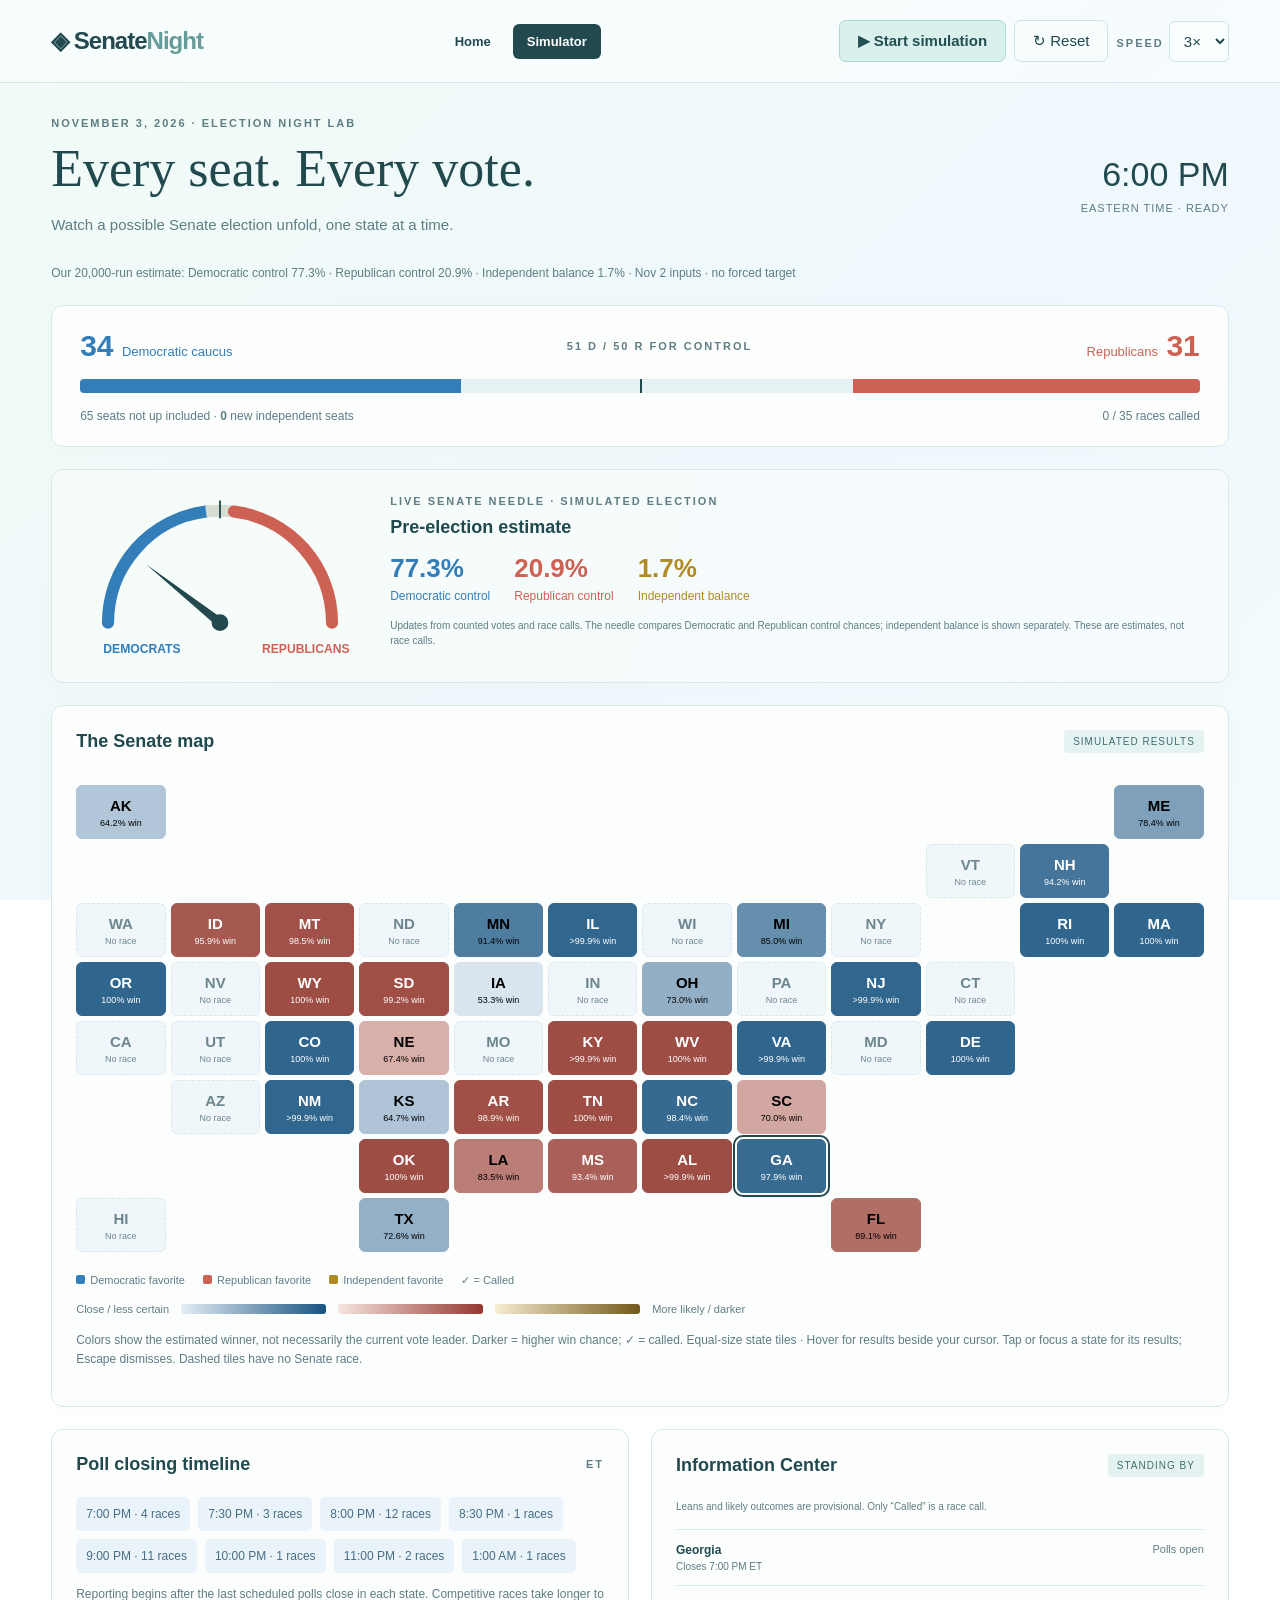
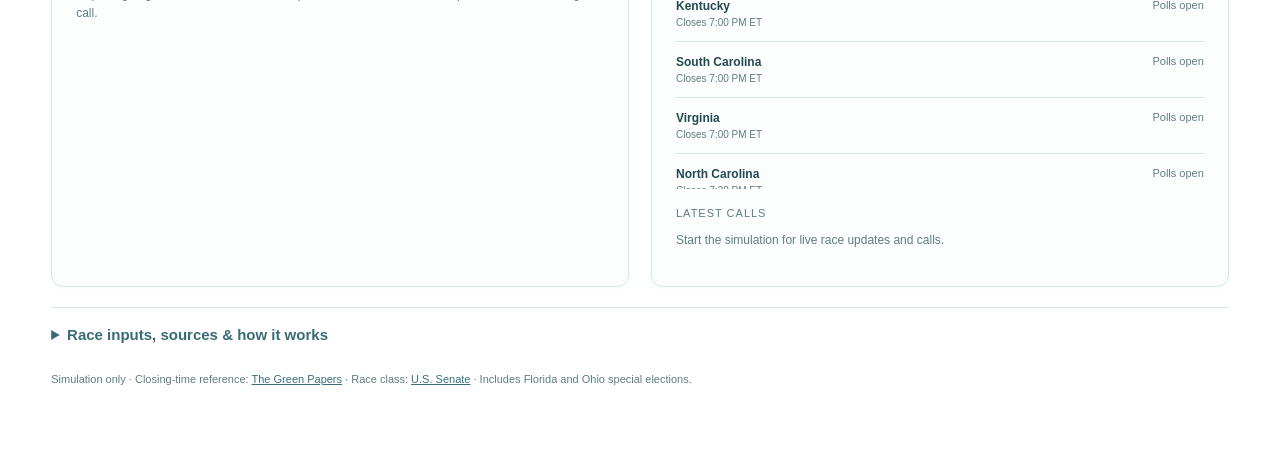
==== midterm-uj-source/simulator/index.html @ 4375d9cc "Merge Senate Night simulator with midterm uj navigation" ====
<!doctype html><html lang="en"><head><meta charset="utf-8"><meta name="viewport" content="width=device-width,initial-scale=1"><title>Senate Night • Election Simulator</title><style>
:root{--ink:#21494e;--paper:#f1faf8;--muted:#5f7d83;--line:#d5e9e8;--blue:#337db9;--red:#cd6154;--gold:#b08a24}*{box-sizing:border-box}body{margin:0;background:var(--paper);color:var(--ink);font:15px Arial,sans-serif}header{padding:20px 4%;border-bottom:1px solid var(--line);display:flex;justify-content:space-between;align-items:center;gap:16px}.brand{font-weight:800;letter-spacing:-1px;font-size:24px}.brand span{color:#91a59a}button,select,input{font:inherit}button{cursor:pointer;border:1px solid var(--line);border-radius:7px;padding:11px 18px;background:transparent;color:var(--ink)}button:hover{filter:brightness(.94)}button.primary{background:var(--ink);color:white;border-color:var(--ink);font-weight:700}select{padding:10px;border:1px solid var(--line);border-radius:6px;background:var(--paper);color:var(--ink)}.controls{display:flex;gap:8px;align-items:center}main{max-width:1450px;margin:auto;padding:34px 4%}.eyebrow{text-transform:uppercase;letter-spacing:2px;font-size:11px;font-weight:700;color:var(--muted)}h1{font:52px Georgia,serif;margin:10px 0}p{line-height:1.6;color:var(--muted)}.intro{display:flex;justify-content:space-between;align-items:center}.clock{text-align:right;font-size:34px;font-variant-numeric:tabular-nums}.clock small{display:block;font-size:11px;letter-spacing:1px;margin-top:8px;color:var(--muted)}.score{background:white;border:1px solid var(--line);padding:23px 28px;border-radius:12px;margin:22px 0}.scoretop{display:flex;justify-content:space-between;align-items:center}.party{font-size:30px;font-weight:700}.party small{font-size:13px;font-weight:400}.d{color:var(--blue)}.r{color:var(--red)}.track{height:14px;background:#e7e9e2;border-radius:4px;position:relative;margin:16px 0;display:flex;overflow:hidden}.track:after{content:'';position:absolute;left:50%;height:100%;border-left:2px solid var(--ink)}.track div{transition:width .4s}.meta{display:flex;justify-content:space-between;font-size:12px;color:var(--muted)}.layout{display:grid;grid-template-columns:minmax(0,1fr) 320px;gap:22px}.panel{background:white;border:1px solid var(--line);border-radius:12px;padding:24px}.panelhead{display:flex;justify-content:space-between;align-items:center;margin-bottom:22px}h2{font-size:18px;margin:0}.badge{font-size:10px;background:#edf1ea;padding:6px 9px;border-radius:4px;letter-spacing:1px}.map{display:grid;grid-template-columns:repeat(12,1fr);grid-template-rows:repeat(8,54px);gap:5px;padding:10px 0 22px}.state{padding:0;border-radius:6px;background:#e8ece5;border:1px solid #dce2d8;font-weight:700;position:relative;min-width:0}.state small{display:block;font-size:9px;font-weight:400;margin-top:4px}.state.off{background:#f6f6f1;color:#a7b0a6;border-style:dashed}.state:hover,.state:focus,.state.selected{outline:2px solid var(--ink);outline-offset:2px;z-index:2}.state.leadingD{background:#d7e8f4;color:#256a9e}.state.leadingR{background:#f5ddd6;color:#a44e43}.state.calledD{background:var(--blue);color:white;border-color:var(--blue)}.state.calledR{background:var(--red);color:white;border-color:var(--red)}.legend{display:flex;gap:18px;flex-wrap:wrap;font-size:11px;color:var(--muted)}.dot{display:inline-block;width:9px;height:9px;border-radius:2px;margin-right:5px;background:#e8ece5}.details h3{font:28px Georgia;margin:12px 0}.detailStatus{font-size:12px;color:var(--muted);margin-bottom:20px}.candidate{margin:18px 0}.candtop{display:flex;justify-content:space-between;font-size:13px;gap:8px}.votes{font-size:22px;font-weight:700;margin-top:7px}.mini{height:5px;background:#eff0ea;margin-top:9px;border-radius:4px;overflow:hidden}.mini div{height:100%;transition:width .3s}.total{border-top:1px solid var(--line);padding-top:18px;font-size:13px;line-height:1.9}.feed{margin-top:20px}.event{border-top:1px solid var(--line);padding:13px 0;font-size:12px;line-height:1.6}.event time{color:var(--muted);font-size:10px}.bottom{margin-top:22px;display:grid;grid-template-columns:1fr 1fr;gap:22px}.schedule{display:flex;gap:8px;flex-wrap:wrap;margin-top:16px}.slot{font-size:12px;background:#edf1ea;border-radius:5px;padding:10px}.slot.done{background:#dce9df}.note{font-size:12px}details{margin-top:20px;border-top:1px solid var(--line);padding-top:18px}summary{cursor:pointer;font-weight:700}table{width:100%;border-collapse:collapse;font-size:12px;margin-top:15px}td,th{padding:7px;text-align:left;border-bottom:1px solid var(--line)}td input{width:100%;min-width:70px;padding:7px;border:1px solid var(--line);border-radius:4px}footer{padding:30px 0;font-size:11px;color:var(--muted)}a{color:var(--ink)}@media(max-width:1000px){.layout{grid-template-columns:1fr}.details{min-height:230px}.map{grid-template-rows:repeat(8,48px)}}@media(max-width:650px){header{align-items:flex-start;flex-direction:column}.intro{align-items:flex-start}h1{font-size:35px}.clock{font-size:23px}.controls{flex-wrap:wrap}.panel{padding:15px}.map{gap:3px;grid-template-rows:repeat(8,35px)}.state{font-size:10px}.state small{font-size:7px}.bottom{grid-template-columns:1fr}.party{font-size:24px}.score{padding:18px}.party small{display:block}.meta{font-size:10px}}
.layout{grid-template-columns:1fr}.details{display:none;position:fixed;z-index:1000;width:300px;max-width:calc(100vw - 20px);max-height:calc(100vh - 20px);overflow:auto;pointer-events:none;box-shadow:0 12px 40px #183d3b30;padding:18px;min-height:0}.details.visible{display:block}.details h3{font-size:24px}.details .candidate{margin:12px 0}.details .votes{font-size:20px}.details .total{padding-top:10px}.details .detailStatus{margin-bottom:12px}.modelnote{font-size:12px;color:var(--muted);margin:12px 0 0}.state.leadingI{background:#f4e6b9;color:#876717}.state.calledI{background:var(--gold);color:white;border-color:var(--gold)}.i{color:var(--gold)}.forecastbox{background:#e9eee6;border-radius:8px;padding:14px;margin:15px 0}.forecastbox p{margin:5px 0;font-size:12px}.details .source{font-size:10px;line-height:1.5;color:var(--muted);margin-top:10px}.settingswrap{overflow:auto}.candidateinput{display:flex;gap:5px;align-items:center;margin:5px 0}.candidateinput input{min-width:120px}.candidateinput input[type=number]{min-width:55px;width:75px}.needlepanel{margin:22px 0;padding:22px 28px;display:grid;grid-template-columns:280px 1fr;align-items:center;gap:30px}.needlepanel svg{width:100%;max-height:180px}.needlestats{display:flex;gap:24px;flex-wrap:wrap;margin:15px 0}.needlestats b{display:block;font-size:26px;margin-bottom:5px}.needlestats span{font-size:12px}.needlepointer{transition:transform .45s ease-out}.raceupdates{max-height:260px;overflow:auto;margin-top:15px}.raceupdate{display:flex;justify-content:space-between;gap:15px;border-top:1px solid var(--line);padding:11px 0;font-size:12px;line-height:1.5}.raceupdate small{display:block;color:var(--muted)}.statuspill{font-size:11px;text-align:right;max-width:170px}.calltitle{font-size:11px;text-transform:uppercase;letter-spacing:1px;color:var(--muted);margin:18px 0 5px}.statusnote{font-size:10px;color:var(--muted);line-height:1.5}@media(max-width:650px){.needlepanel{grid-template-columns:1fr;padding:20px;gap:0}.needlepanel svg{max-height:155px}.needlestats{gap:20px}.needlestats b{font-size:22px}}.shadelegend{display:flex;align-items:center;gap:12px;flex-wrap:wrap;font-size:11px;color:var(--muted);margin:16px 0}.shaderamp{height:10px;width:145px;border-radius:3px;background:linear-gradient(to right,#e4edf5,#185380)}.shaderamp.red{background:linear-gradient(to right,#f7e4df,#92382f)}.shaderamp.gold{background:linear-gradient(to right,#f6ecd0,#735819)}.state{transition:background .35s,color .35s}.state small{opacity:1}/* Light mint and sky surfaces; election party palettes are preserved. */
body{background:linear-gradient(135deg,#f1fbf6 0%,#eff8fc 55%,#f4fbff 100%);background-attachment:fixed}header{background:#f8fdfde8;border-bottom-color:#d5e9e8}.brand span{color:#659b99}button:not(.state){background:#f7fcfd;border-color:#cde4e6}button.primary{background:#d9f0ec;border-color:#acd8d2;color:#214f52}button.primary:hover{background:#cce9e4}select,input{background:#fbfefe;border-color:#cde4e6;color:var(--ink)}.panel,.score{background:#fcfefe;border-color:#d5e9e8;box-shadow:0 3px 16px #83bab009}.badge{background:#e4f3f1;color:#426f73}.track{background:#e5f1f3}.mini{background:#e9f3f5}.slot{background:#eaf3fa;color:#486e83}.slot.done{background:#dff2e9;color:#346b58}.forecastbox{background:#e8f5f2}.state.off{background:#f0f7fa;color:#6d858d;border-color:#d5e7eb}.details{background:#fcfefe;box-shadow:0 12px 40px #3c79852b}.needlepanel{background:linear-gradient(110deg,#f5fcf8,#f6fbff)}summary{color:#386b73}a{color:#386f7a}button:focus-visible,select:focus-visible,input:focus-visible,summary:focus-visible{outline:2px solid #438d99;outline-offset:3px}
</style><link rel="stylesheet" href="../navigation.css?v=1"></head><body><header><div class="brand">◈ Senate<span>Night</span></div><nav aria-label="Main navigation"><a href="../">Home</a><a href="./" aria-current="page">Simulator</a></nav><div class="controls"><button id="start" class="primary">▶ Start simulation</button><button id="reset">↻ Reset</button><label><span class="eyebrow">Speed </span><select id="speed"><option value="3">1×</option><option value="9" selected>3×</option><option value="27">9×</option></select></label></div></header><main><div class="intro"><div><div class="eyebrow">November 3, 2026 · Election night lab</div><h1>Every seat. Every vote.</h1><p>Watch a possible Senate election unfold, one state at a time.</p></div><div class="clock"><span id="clock">6:00 PM</span><small>EASTERN TIME · <span id="runstatus">READY</span></small></div></div><p class="modelnote" id="modelnote"></p><section class="score"><div class="scoretop"><div class="party d"><span id="dem">34</span> <small>Democratic caucus</small></div><span class="eyebrow" id="majority">51 for a majority</span><div class="party r"><small>Republicans</small> <span id="rep">31</span></div></div><div class="track"><div id="dbar" style="background:var(--blue);width:34%"></div><div id="ibar" style="background:var(--gold);width:0%"></div><div id="ubar" style="width:35%"></div><div id="rbar" style="background:var(--red);width:31%"></div></div><div class="meta"><span>65 seats not up included · <b id="ind">0</b> new independent seats</span><span id="called">0 / 35 races called</span></div></section><section class="panel needlepanel" aria-label="Live Senate control needle"><svg viewBox="0 0 300 180" role="img" aria-labelledby="needletitle"><title id="needletitle">Senate control needle</title><path d="M 30 140 A 120 120 0 0 1 135 21" fill="none" stroke="var(--blue)" stroke-width="13" stroke-linecap="round"/><path d="M 135 21 A 120 120 0 0 1 165 21" fill="none" stroke="#d8ddd2" stroke-width="13"/><path d="M 165 21 A 120 120 0 0 1 270 140" fill="none" stroke="var(--red)" stroke-width="13" stroke-linecap="round"/><line x1="150" y1="9" x2="150" y2="28" stroke="var(--ink)" stroke-width="2"/><g id="needlepointer" class="needlepointer" transform="rotate(0 150 140)"><path d="M 145 140 L 150 39 L 155 140 Z" fill="var(--ink)"/></g><circle cx="150" cy="140" r="9" fill="var(--ink)"/><text x="25" y="172" fill="var(--blue)" font-size="13" font-weight="bold">DEMOCRATS</text><text x="195" y="172" fill="var(--red)" font-size="13" font-weight="bold">REPUBLICANS</text></svg><div><div class="eyebrow">Live Senate needle · simulated election</div><h2 id="needleheadline" style="margin-top:10px">Pre-election estimate</h2><div class="needlestats" aria-live="polite"><span class="d"><b id="needleD">—</b>Democratic control</span><span class="r"><b id="needleR">—</b>Republican control</span><span class="i"><b id="needleI">—</b>Independent balance</span></div><p class="statusnote">Updates from counted votes and race calls. The needle compares Democratic and Republican control chances; independent balance is shown separately. These are estimates, not race calls.</p></div></section><div class="layout"><section class="panel"><div class="panelhead"><h2>The Senate map</h2><span class="badge">SIMULATED RESULTS</span></div><div class="map" id="map" aria-label="United States tile map"></div><div class="legend"><span><i class="dot" style="background:var(--blue)"></i>Democratic favorite</span><span><i class="dot" style="background:var(--red)"></i>Republican favorite</span><span><i class="dot" style="background:var(--gold)"></i>Independent favorite</span><span>✓ = Called</span></div><div class="shadelegend"><span>Close / less certain</span><i class="shaderamp"></i><i class="shaderamp red"></i><i class="shaderamp gold"></i><span>More likely / darker</span></div><p class="note">Colors show the estimated winner, not necessarily the current vote leader. Darker = higher win chance; ✓ = called. Equal-size state tiles · Hover for results beside your cursor. Tap or focus a state for its results; Escape dismisses. Dashed tiles have no Senate race.</p></section><aside class="panel details" id="details" role="tooltip" aria-live="polite"></aside></div><div class="bottom"><section class="panel"><div class="panelhead"><h2>Poll closing timeline</h2><span class="eyebrow">ET</span></div><div id="schedule" class="schedule"></div><p class="note">Reporting begins after the last scheduled polls close in each state. Competitive races take longer to call.</p></section><section class="panel"><div class="panelhead"><h2>Information Center</h2><span class="badge" id="deskstatus">STANDING BY</span></div><div class="statusnote">Leans and likely outcomes are provisional. Only “Called” is a race call.</div><div class="raceupdates" id="raceupdates"></div><div class="calltitle">Latest calls</div><div id="feed"><p class="note">Start the simulation for live race updates and calls.</p></div></section></div><details><summary>Race inputs, sources & how it works</summary><div class="forecastbox"><b>Forecasts checked November 2, 2026</b><p><a href="https://votes.decisiondeskhq.com/balance-of-power/2026/senate" target="_blank" rel="noopener">DDHQ: 62% Democratic control</a> · <a href="https://midtermforecast.com/senate/" target="_blank" rel="noopener">Midterm Forecast: 76%</a>. Different inputs, uncertainty and independent-caucus assumptions produce different odds. These are forecasts, not poll vote shares.</p></div><p class="note">Our simulation has no forced chamber winner or target probability. Most race centers use Midterm Forecast’s November 2 model margins; Nebraska, South Carolina and South Dakota instead use 270toWin polling averages, normalized to the two modeled candidates. Montana uses its three-candidate polling average, normalized to 100%. Polls disagree and sparse polling adds uncertainty. Minor candidates and undecideds are omitted; normalization redistributes them proportionally. This is a simplified simulation, not a reproduction of any forecaster’s model or the full ballot.</p><p class="note">The live needle reruns 2,000 possible outcomes using counted votes, baseline shares and confirmed calls, never the hidden sampled final totals. Its estimates blend early returns with the prior and become more certain as ballots are counted. Shared shifts are estimated from reporting states. Leans begin at 65% model confidence, likely at 85%; below 10% counted is too early to call. Estimates are approximate and may move sharply as batches arrive. Each run adds shared national error (3-point standard deviation) and state error (4 points, or 6 for sparse-poll independent races). Montana separately varies each of its three shares (6-point standard deviation), then normalizes; its sparse, conflicting polls warrant wider uncertainty. All errors are centered at zero. Candidate vote totals are fixed at the start and reported in batches after polls close. Calls occur when the leader cannot be overtaken by any remaining ballots. Turnout and counting speed are illustrative; ranked-choice voting, runoff elections, recounts and multi-day counting are omitted.</p><label class="note">Independent caucus assumption: <select id="alignment"><option value="separate">Unassigned — display separately</option><option value="D">All new independents join Democrats</option><option value="R">All new independents join Republicans</option></select></label><p class="note">The 34 Democratic-caucus held seats already include King and Sanders. New independent winners remain gold and are listed separately; this optional assumption changes control calculations only. Democrats need 51; Republicans need 50 with the vice president. Otherwise, independents hold the balance. Editable percentages below are modeled vote-share centers, not raw polling percentages. Editing them updates our estimate without changing other states.</p><div class="settingswrap"><table><thead><tr><th>State / source</th><th>Candidates · party · modeled share %</th></tr></thead><tbody id="settings"></tbody></table></div></details><footer>Simulation only · Closing-time reference: <a href="https://www.thegreenpapers.com/G26/closing.phtml?format=gc" target="_blank" rel="noopener">The Green Papers</a> · Race class: <a href="https://www.senate.gov/senators/Class_II.htm" target="_blank" rel="noopener">U.S. Senate</a> · Includes Florida and Ohio special elections.</footer></main><script>
const tiles=`AK,0,0;ME,11,0;VT,9,1;NH,10,1;WA,0,2;ID,1,2;MT,2,2;ND,3,2;MN,4,2;IL,5,2;WI,6,2;MI,7,2;NY,8,2;RI,10,2;MA,11,2;OR,0,3;NV,1,3;WY,2,3;SD,3,3;IA,4,3;IN,5,3;OH,6,3;PA,7,3;NJ,8,3;CT,9,3;CA,0,4;UT,1,4;CO,2,4;NE,3,4;MO,4,4;KY,5,4;WV,6,4;VA,7,4;MD,8,4;DE,9,4;AZ,1,5;NM,2,5;KS,3,5;AR,4,5;TN,5,5;NC,6,5;SC,7,5;OK,3,6;LA,4,6;MS,5,6;AL,6,6;GA,7,6;HI,0,7;TX,3,7;FL,8,7`.split(';').map(s=>s.split(','));
const races=[{"id": "AL", "name": "Alabama", "close": 1200.0, "total": 2000000, "candidates": [{"name": "Everett Wess", "party": "D", "base": 40.8}, {"name": "Barry Moore", "party": "R", "base": 59.2}], "source": "Midterm Forecast • Nov 2 model margin", "url": "https://midtermforecast.com/senate/"}, {"id": "AK", "name": "Alaska", "close": 1500.0, "total": 360000, "candidates": [{"name": "Mary Peltola", "party": "D", "base": 50.9}, {"name": "Dan S. Sullivan", "party": "R", "base": 49.1}], "source": "Midterm Forecast • Nov 2 model margin", "url": "https://midtermforecast.com/senate/"}, {"id": "AR", "name": "Arkansas", "close": 1230.0, "total": 1100000, "candidates": [{"name": "Hallie Shoffner", "party": "D", "base": 44.3}, {"name": "Tom Cotton", "party": "R", "base": 55.7}], "source": "Midterm Forecast • Nov 2 model margin", "url": "https://midtermforecast.com/senate/"}, {"id": "CO", "name": "Colorado", "close": 1260.0, "total": 3100000, "candidates": [{"name": "John Hickenlooper", "party": "D", "base": 60.3}, {"name": "Mark Baisley", "party": "R", "base": 39.7}], "source": "Midterm Forecast • Nov 2 model margin", "url": "https://midtermforecast.com/senate/"}, {"id": "DE", "name": "Delaware", "close": 1200.0, "total": 500000, "candidates": [{"name": "Chris Coons", "party": "D", "base": 63.7}, {"name": "Michael Katz", "party": "R", "base": 36.3}], "source": "Midterm Forecast • Nov 2 model margin", "url": "https://midtermforecast.com/senate/"}, {"id": "FL", "name": "Florida", "close": 1200.0, "total": 10000000, "candidates": [{"name": "Angie Nixon", "party": "D", "base": 46.9}, {"name": "Ashley Moody", "party": "R", "base": 53.1}], "source": "Midterm Forecast • Nov 2 model margin", "url": "https://midtermforecast.com/senate/"}, {"id": "GA", "name": "Georgia", "close": 1140.0, "total": 4900000, "candidates": [{"name": "Jon Ossoff", "party": "D", "base": 55.15}, {"name": "Mike Collins", "party": "R", "base": 44.85}], "source": "Midterm Forecast • Nov 2 model margin", "url": "https://midtermforecast.com/senate/"}, {"id": "ID", "name": "Idaho", "close": 1380.0, "total": 850000, "candidates": [{"name": "Todd Achilles", "party": "I", "base": 44.15}, {"name": "Jim Risch", "party": "R", "base": 55.85}], "source": "Midterm Forecast • Nov 2 model margin", "url": "https://midtermforecast.com/senate/"}, {"id": "IL", "name": "Illinois", "close": 1200.0, "total": 5500000, "candidates": [{"name": "Juliana Stratton", "party": "D", "base": 58.25}, {"name": "Don Tracy", "party": "R", "base": 41.75}], "source": "Midterm Forecast • Nov 2 model margin", "url": "https://midtermforecast.com/senate/"}, {"id": "IA", "name": "Iowa", "close": 1260.0, "total": 1600000, "candidates": [{"name": "Josh Turek", "party": "D", "base": 50.2}, {"name": "Ashley Hinson", "party": "R", "base": 49.8}], "source": "Midterm Forecast • Nov 2 model margin", "url": "https://midtermforecast.com/senate/"}, {"id": "KS", "name": "Kansas", "close": 1260.0, "total": 1300000, "candidates": [{"name": "Adam Hamilton", "party": "D", "base": 50.95}, {"name": "Roger Marshall", "party": "R", "base": 49.05}], "source": "Midterm Forecast • Nov 2 model margin", "url": "https://midtermforecast.com/senate/"}, {"id": "KY", "name": "Kentucky", "close": 1140.0, "total": 2000000, "candidates": [{"name": "Charles Booker", "party": "D", "base": 41.5}, {"name": "Andy Barr", "party": "R", "base": 58.5}], "source": "Midterm Forecast • Nov 2 model margin", "url": "https://midtermforecast.com/senate/"}, {"id": "LA", "name": "Louisiana", "close": 1260.0, "total": 1900000, "candidates": [{"name": "Jamie Davis", "party": "D", "base": 47.55}, {"name": "Julia Letlow", "party": "R", "base": 52.45}], "source": "Midterm Forecast • Nov 2 model margin", "url": "https://midtermforecast.com/senate/"}, {"id": "ME", "name": "Maine", "close": 1200.0, "total": 800000, "candidates": [{"name": "Troy Jackson", "party": "D", "base": 52.0}, {"name": "Susan Collins", "party": "R", "base": 48.0}], "source": "Midterm Forecast • Nov 2 model margin", "url": "https://midtermforecast.com/senate/"}, {"id": "MA", "name": "Massachusetts", "close": 1200.0, "total": 3300000, "candidates": [{"name": "Ed Markey", "party": "D", "base": 64.75}, {"name": "John Deaton", "party": "R", "base": 35.25}], "source": "Midterm Forecast • Nov 2 model margin", "url": "https://midtermforecast.com/senate/"}, {"id": "MI", "name": "Michigan", "close": 1260.0, "total": 5200000, "candidates": [{"name": "Abdul El-Sayed", "party": "D", "base": 52.6}, {"name": "Mike Rogers", "party": "R", "base": 47.4}], "source": "Midterm Forecast • Nov 2 model margin", "url": "https://midtermforecast.com/senate/"}, {"id": "MN", "name": "Minnesota", "close": 1260.0, "total": 3000000, "candidates": [{"name": "Peggy Flanagan", "party": "D", "base": 53.4}, {"name": "Michele Tafoya", "party": "R", "base": 46.6}], "source": "Midterm Forecast • Nov 2 model margin", "url": "https://midtermforecast.com/senate/"}, {"id": "MS", "name": "Mississippi", "close": 1200.0, "total": 1200000, "candidates": [{"name": "Scott Colom", "party": "D", "base": 46.2}, {"name": "Cindy Hyde-Smith", "party": "R", "base": 53.8}], "source": "Midterm Forecast • Nov 2 model margin", "url": "https://midtermforecast.com/senate/"}, {"id": "MT", "name": "Montana", "close": 1320.0, "total": 600000, "candidates": [{"name": "Alani Bankhead", "party": "D", "base": 21.50537634408602}, {"name": "Kurt Alme", "party": "R", "base": 48.924731182795696}, {"name": "Seth Bodnar", "party": "I", "base": 29.56989247311828}], "source": "270toWin • 2-poll average: Bankhead 20%, Bodnar 27.5%, Alme 45.5% (latest Oct 20)", "url": "https://www.270towin.com/2026-senate-polls/montana"}, {"id": "NE", "name": "Nebraska", "close": 1260.0, "total": 900000, "candidates": [{"name": "Dan Osborn", "party": "I", "base": 48.451327433628315}, {"name": "Pete Ricketts", "party": "R", "base": 51.548672566371685}], "source": "270toWin polling average • Osborn 43.8%, Ricketts 46.6% • latest Nov 1", "url": "https://www.270towin.com/2026-senate-polls/nebraska"}, {"id": "NH", "name": "New Hampshire", "close": 1200.0, "total": 750000, "candidates": [{"name": "Chris Pappas", "party": "D", "base": 53.95}, {"name": "John E. Sununu", "party": "R", "base": 46.05}], "source": "Midterm Forecast • Nov 2 model margin", "url": "https://midtermforecast.com/senate/"}, {"id": "NJ", "name": "New Jersey", "close": 1200.0, "total": 4200000, "candidates": [{"name": "Cory Booker", "party": "D", "base": 58.9}, {"name": "Justin Murphy", "party": "R", "base": 41.1}], "source": "Midterm Forecast • Nov 2 model margin", "url": "https://midtermforecast.com/senate/"}, {"id": "NM", "name": "New Mexico", "close": 1260.0, "total": 900000, "candidates": [{"name": "Ben Ray Luján", "party": "D", "base": 58.5}, {"name": "Larry E. Marker", "party": "R", "base": 41.5}], "source": "Midterm Forecast • Nov 2 model margin", "url": "https://midtermforecast.com/senate/"}, {"id": "NC", "name": "North Carolina", "close": 1170.0, "total": 5100000, "candidates": [{"name": "Roy Cooper", "party": "D", "base": 55.3}, {"name": "Michael Whatley", "party": "R", "base": 44.7}], "source": "Midterm Forecast • Nov 2 model margin", "url": "https://midtermforecast.com/senate/"}, {"id": "OH", "name": "Ohio", "close": 1170.0, "total": 5100000, "candidates": [{"name": "Sherrod Brown", "party": "D", "base": 51.55}, {"name": "Jon Husted", "party": "R", "base": 48.45}], "source": "Midterm Forecast • Nov 2 model margin", "url": "https://midtermforecast.com/senate/"}, {"id": "OK", "name": "Oklahoma", "close": 1200.0, "total": 1500000, "candidates": [{"name": "N’Kiyla J. Thomas", "party": "D", "base": 36.55}, {"name": "Kevin Hern", "party": "R", "base": 63.45}], "source": "Midterm Forecast • Nov 2 model margin", "url": "https://midtermforecast.com/senate/"}, {"id": "OR", "name": "Oregon", "close": 1380.0, "total": 2100000, "candidates": [{"name": "Jeff Merkley", "party": "D", "base": 63.4}, {"name": "David Brock Smith", "party": "R", "base": 36.6}], "source": "Midterm Forecast • Nov 2 model margin", "url": "https://midtermforecast.com/senate/"}, {"id": "RI", "name": "Rhode Island", "close": 1200.0, "total": 500000, "candidates": [{"name": "Jack Reed", "party": "D", "base": 65.65}, {"name": "Raymond McKay", "party": "R", "base": 34.35}], "source": "Midterm Forecast • Nov 2 model margin", "url": "https://midtermforecast.com/senate/"}, {"id": "SC", "name": "South Carolina", "close": 1140.0, "total": 2400000, "candidates": [{"name": "Annie Andrews", "party": "D", "base": 48.70689655172414}, {"name": "Darline Graham", "party": "R", "base": 51.29310344827586}], "source": "270toWin polling average • Andrews 45.2%, Graham 47.6% • latest Oct 29", "url": "https://www.270towin.com/2026-senate-polls/south-carolina"}, {"id": "SD", "name": "South Dakota", "close": 1260.0, "total": 420000, "candidates": [{"name": "Brian Bengs", "party": "I", "base": 42.02127659574468}, {"name": "Mike Rounds", "party": "R", "base": 57.97872340425532}], "source": "270toWin polling average • Bengs 39.5%, Rounds 54.5% • latest Oct 22", "url": "https://www.270towin.com/2026-senate-polls/south-dakota"}, {"id": "TN", "name": "Tennessee", "close": 1200.0, "total": 2800000, "candidates": [{"name": "Marquita Bradshaw", "party": "D", "base": 39.25}, {"name": "Bill Hagerty", "party": "R", "base": 60.75}], "source": "Midterm Forecast • Nov 2 model margin", "url": "https://midtermforecast.com/senate/"}, {"id": "TX", "name": "Texas", "close": 1260.0, "total": 10500000, "candidates": [{"name": "James Talarico", "party": "D", "base": 51.5}, {"name": "Ken Paxton", "party": "R", "base": 48.5}], "source": "Midterm Forecast • Nov 2 model margin", "url": "https://midtermforecast.com/senate/"}, {"id": "VA", "name": "Virginia", "close": 1140.0, "total": 4100000, "candidates": [{"name": "Mark Warner", "party": "D", "base": 59.55}, {"name": "Bert Mizusawa", "party": "R", "base": 40.45}], "source": "Midterm Forecast • Nov 2 model margin", "url": "https://midtermforecast.com/senate/"}, {"id": "WV", "name": "West Virginia", "close": 1170.0, "total": 700000, "candidates": [{"name": "Rachel Fetty Anderson", "party": "D", "base": 32.8}, {"name": "Shelley Moore Capito", "party": "R", "base": 67.2}], "source": "Midterm Forecast • Nov 2 model margin", "url": "https://midtermforecast.com/senate/"}, {"id": "WY", "name": "Wyoming", "close": 1260.0, "total": 260000, "candidates": [{"name": "James Byrd", "party": "D", "base": 32.45}, {"name": "Harriet Hageman", "party": "R", "base": 67.55}], "source": "Midterm Forecast • Nov 2 model margin", "url": "https://midtermforecast.com/senate/"}];
const $=id=>document.getElementById(id),fmt=n=>n.toLocaleString('en-US'),colors={D:'var(--blue)',R:'var(--red)',I:'var(--gold)'},parties={D:'Democrats',R:'Republicans',I:'Independent'};let needleOdds={D:0,R:0,I:0};let minute=1080,running=false,started=false,selected='GA',events=[],alignment='separate',tipPoint=null;
const time=m=>{m=Math.floor(m);return `${Math.floor(m/60)%12||12}:${String(m%60).padStart(2,'0')} ${m%1440<720?'AM':'PM'}`};const esc=s=>s.replace(/[&<>"']/g,c=>({'&':'&amp;','<':'&lt;','>':'&gt;','"':'&quot;',"'":'&#39;'}[c]));function gaussian(rng=Math.random){return Math.sqrt(-2*Math.log(Math.max(1e-12,rng())))*Math.cos(2*Math.PI*rng())}function seeded(seed){return ()=>{seed|=0;seed=seed+0x6D2B79F5|0;let t=Math.imul(seed^seed>>>15,1|seed);t=t+Math.imul(t^t>>>7,61|t)^t;return ((t^t>>>14)>>>0)/4294967296}}
function shares(r,national,rng=Math.random){let arr;if(r.candidates.length===2){let base=r.candidates[0].base/(r.candidates[0].base+r.candidates[1].base)*100;let sd=r.candidates[0].party==='I'?6:4;let a=Math.max(1,Math.min(99,base+(national+gaussian(rng)*sd)/2));arr=[a,100-a]}else{arr=r.candidates.map(c=>Math.max(.2,c.base+(c.party==='R'?-national/2:national/4)+gaussian(rng)*6));let sum=arr.reduce((a,b)=>a+b,0);arr=arr.map(v=>v/sum*100)}return arr}
function control(d,r,i){if(alignment==='D')d+=i;if(alignment==='R')r+=i;return d>=51?'D':r>=50?'R':'I'}
let priorOdds=null;function estimatePercentages(){return {...priorOdds}}
function estimate(){let rng=seeded(20261102),out={D:0,R:0,I:0},wins=Object.fromEntries(races.map(r=>[r.id,r.candidates.map(()=>0)]));for(let k=0;k<20000;k++){let national=gaussian(rng)*3,d=34,r=31,i=0;for(const race of races){const arr=shares(race,national,rng),j=arr.indexOf(Math.max(...arr)),p=race.candidates[j].party;wins[race.id][j]++;if(p==='D')d++;else if(p==='R')r++;else i++}out[control(d,r,i)]++}races.forEach(r=>r.odds=wins[r.id].map(v=>v/200));$('modelnote').textContent=`Our 20,000-run estimate: Democratic control ${(out.D/200).toFixed(1)}% · Republican control ${(out.R/200).toFixed(1)}% · Independent balance ${(out.I/200).toFixed(1)}% · Nov 2 inputs · no forced target`;needleOdds={D:out.D/200,R:out.R/200,I:out.I/200};priorOdds={...needleOdds};return out}
function reset(){hideTip();running=false;started=false;minute=1080;events=[];races.forEach(r=>{r.count=0;r.call=null;r.liveOdds=null;r.candidates.forEach(c=>{c.votes=0;c.final=0})});needleOdds=estimatePercentages();$('start').textContent='▶ Start simulation';$('settings').querySelectorAll('input').forEach(i=>i.disabled=false);render()}
function prepare(){let national=gaussian()*3;for(const r of races){let s=shares(r,national),floors=s.map(v=>Math.floor(r.total*v/100));let remainder=r.total-floors.reduce((a,b)=>a+b,0);let order=s.map((v,i)=>({i,f:r.total*v/100-floors[i]})).sort((a,b)=>b.f-a.f);for(let i=0;i<remainder;i++)floors[order[i%order.length].i]++;r.candidates.forEach((c,i)=>{c.final=floors[i];c.votes=0});r.duration=120+Math.random()*240;r.weights=r.candidates.map(()=>.7+Math.random()*.6)}started=true;$('settings').querySelectorAll('input').forEach(i=>i.disabled=true)}
function tick(){if(!running)return;minute+=+$('speed').value;for(const r of races){if(minute<=r.close)continue;let p=Math.min(1,(minute-r.close)/r.duration);for(let i=0;i<r.candidates.length;i++){let c=r.candidates[i];c.votes=Math.max(c.votes,Math.min(c.final,Math.floor(c.final*Math.pow(p,r.weights[i]))))}r.count=r.candidates.reduce((sum,c)=>sum+c.votes,0);let sorted=[...r.candidates].sort((a,b)=>b.votes-a.votes),remaining=r.total-r.count;if(r.call===null&&(sorted[0].votes-sorted[1].votes>remaining||remaining===0&&sorted[0].votes>sorted[1].votes)){r.call=r.candidates.indexOf(sorted[0]);events.unshift({name:r.name,candidate:sorted[0].name,party:sorted[0].party,time:minute})}}if(races.every(r=>r.count===r.total)){running=false;$('start').textContent='✓ Complete'}updateNeedle();render()}
function hideTip(){tipPoint=null;$('details').classList.remove('visible')}function positionTip(){if(!tipPoint)return;const tip=$('details'),{x,y}=tipPoint,w=tip.offsetWidth,h=tip.offsetHeight;let left=x+16,top=y+16;if(left+w>innerWidth-10)left=x-w-16;if(top+h>innerHeight-10)top=innerHeight-h-10;tip.style.left=Math.max(10,left)+'px';tip.style.top=Math.max(10,top)+'px'}function openTip(x,y){tipPoint={x,y};$('details').classList.add('visible');positionTip()}function show(id){selected=id;renderDetails();document.querySelectorAll('.state').forEach(b=>b.classList.toggle('selected',b.dataset.id===id))}
function renderDetails(){const r=races.find(r=>r.id===selected);if(!r){$('details').innerHTML=`<div class="eyebrow">State overview</div><h3>${selected}</h3><p>No Senate election in this state in 2026.</p>`;positionTip();return}const winner=r.call===null?null:r.candidates[r.call];let status=raceStatus(r).text;$('details').innerHTML=`<div class="eyebrow">State results · ${r.id}</div><h3>${r.name}</h3><div class="detailStatus">${esc(status)} · Polls close ${time(r.close)} ET</div>${r.candidates.map((c,i)=>`<div class="candidate"><div class="candtop"><span>${esc(c.name)} <b style="color:${colors[c.party]}">${c.party}</b></span><b>${r.count?(c.votes/r.count*100).toFixed(1):'0.0'}%</b></div><div class="votes" style="color:${colors[c.party]}">${fmt(c.votes)}</div><div class="mini"><div style="background:${colors[c.party]};width:${r.count?c.votes/r.count*100:0}%"></div></div><div class="source">${started?'Live estimate':'Model win chance'}: ${formatOdds((started?r.liveOdds:r.odds)?.[i]??r.odds?.[i])}</div></div>`).join('')}<div class="total"><b>${fmt(r.count)}</b> votes counted · <b>${(r.count/r.total*100).toFixed(1)}%</b><br>${fmt(r.total-r.count)} ballots remaining</div><div class="source">${esc(r.source)}<br>Poll averages are normalized for the modeled field. Results above are simulated.</div>`;positionTip()}
function stateShade(party,confidence,called=false){const palettes={D:[[228,237,245],[24,83,128]],R:[[247,228,223],[146,56,47]],I:[[246,236,208],[115,88,25]]};const [light,dark]=palettes[party];const strength=called?1:Math.max(0,Math.min(.88,(confidence-50)/50*.88));const rgb=light.map((v,i)=>Math.round(v+(dark[i]-v)*strength));const linear=rgb.map(v=>{v/=255;return v<=.04045?v/12.92:Math.pow((v+.055)/1.055,2.4)}),luminance=.2126*linear[0]+.7152*linear[1]+.0722*linear[2];return{background:`rgb(${rgb.join(',')})`,foreground:luminance<.179?'#ffffff':'#000000'}}
function render(){let d=34,rep=31,ind=0;for(const r of races)if(r.call!==null){let p=r.candidates[r.call].party;if(p==='D')d++;else if(p==='R')rep++;else ind++}let called=d+rep+ind-65;$('dem').textContent=d;$('rep').textContent=rep;$('ind').textContent=ind;$('dbar').style.width=d+'%';$('ibar').style.width=ind+'%';$('rbar').style.width=rep+'%';$('ubar').style.width=100-d-rep-ind+'%';$('called').textContent=`${called} / 35 races called`;$('clock').textContent=time(minute);$('runstatus').textContent=running?'SIMULATING':started?(races.every(r=>r.count===r.total)?'COMPLETE':'PAUSED'):'READY';let decision=control(d,rep,ind);$('majority').textContent=decision==='D'?'Democratic control'+(alignment==='D'&&ind?' with independents':''):decision==='R'?'Republican control'+(alignment==='R'&&ind?' with independents':''):called===35?'Independents hold balance':'51 D / 50 R for control';for(const b of document.querySelectorAll('.state')){const r=races.find(r=>r.id===b.dataset.id);b.className='state'+(!r?' off':'')+(selected===b.dataset.id?' selected':'');if(!r){b.style.background='';b.style.color='';b.style.borderColor='';b.querySelector('small').textContent='No race';continue}const odds=r.liveOdds||r.odds,j=r.call!==null?r.call:odds.indexOf(Math.max(...odds)),candidate=r.candidates[j],confidence=r.call!==null?100:odds[j];const shade=stateShade(candidate.party,confidence,r.call!==null);b.style.background=shade.background;b.style.color=shade.foreground;b.style.borderColor=shade.background;b.querySelector('small').textContent=r.call!==null?'✓ Called':r.count?Math.floor(r.count/r.total*100)+'% in':formatOdds(confidence)+' win';b.setAttribute('aria-label',`${r.name}: ${candidate.name} (${candidate.party}), ${r.call!==null?'called':formatOdds(confidence)+' estimated win chance'}`)}$('feed').innerHTML=events.length?events.slice(0,4).map(e=>`<div class="event"><time>${time(e.time)} ET</time><br><b>${e.name}</b> → <span style="color:${colors[e.party]}">${esc(e.candidate)} (${e.party})</span></div>`).join(''):'<p class="note">Start the simulation for live race updates and calls.</p>';$('deskstatus').textContent=running?'COUNTING':'STANDING BY';$('schedule').innerHTML=[...new Set(races.map(r=>r.close))].sort((a,b)=>a-b).map(t=>`<span class="slot ${minute>=t?'done':''}">${time(t)} · ${races.filter(r=>r.close===t).length} races</span>`).join('');renderInformation();renderNeedle();renderDetails()}

function formatOdds(value){return value===0?'0%':value===100?'100%':value<.1?'<0.1%':value>99.9?'>99.9%':value.toFixed(1)+'%'}
function raceStatus(r){if(r.call!==null){let c=r.candidates[r.call];return{text:`Called: ${c.name} (${c.party})`,party:c.party}}if(minute<r.close)return{text:'Polls open',party:null};if(!r.count)return{text:'Awaiting results',party:null};if(r.count/r.total<.1)return{text:'Too early to call',party:null};let odds=r.liveOdds||r.odds,highest=Math.max(...odds),j=odds.indexOf(highest),c=r.candidates[j];if(highest<65)return{text:'Too close to call',party:null};return{text:`${highest<85?'Leaning':'Likely'} ${c.party==='I'?'Independent':c.party==='D'?'Democratic':'Republican'} · ${c.name}`,party:c.party}}
// This estimate uses only public counted votes, prior shares and calls. Never sampled final votes.
function updateNeedle(){if(!races.some(r=>r.count)){needleOdds={...priorOdds};return}const rng=seeded(20261102+Math.floor(minute)),n=2000,out={D:0,R:0,I:0},wins=races.map(r=>r.candidates.map(()=>0));let residual=0,weight=0;for(const r of races){if(!r.count||r.candidates.length!==2)continue;const p=r.count/r.total,w=p*p;const observed=r.candidates[0].votes/r.count*100;const base=r.candidates[0].base/(r.candidates[0].base+r.candidates[1].base)*100;residual+=(observed-base)*2*w;weight+=w}const nationalMean=residual/(weight+2),nationalSD=3/Math.sqrt(1+weight/4);for(let k=0;k<n;k++){let d=34,rep=31,ind=0,national=nationalMean+gaussian(rng)*nationalSD;for(let ri=0;ri<races.length;ri++){const r=races[ri];let j=r.call;if(j===null){const p=r.count/r.total,w=p*p;let samples;if(!r.count){samples=shares(r,national,rng)}else if(r.candidates.length===2){let base=r.candidates[0].base/(r.candidates[0].base+r.candidates[1].base)*100;let observed=r.candidates[0].votes/r.count*100;let sd=(r.candidates[0].party==='I'?6:4)*Math.pow(1-p,.7)+8*(1-p)*Math.sqrt(p);let a=base*(1-w)+observed*w+(national*(1-w)+gaussian(rng)*sd)/2;samples=[a,100-a]}else{samples=r.candidates.map(c=>c.base*(1-w)+c.votes/r.count*100*w+(c.party==='R'?-national/2:national/4)*(1-w)+gaussian(rng)*(6*Math.pow(1-p,.7)+4*(1-p)))}// Allocate only outstanding ballots; counted votes cannot be undone.
const remaining=r.total-r.count;let weights=samples.map((v,i)=>Math.max(0,v/100*r.total-r.candidates[i].votes)),sum=weights.reduce((a,b)=>a+b,0);if(sum===0){weights=weights.map(()=>1);sum=weights.length}let projected=r.candidates.map((c,i)=>c.votes+remaining*weights[i]/sum);j=projected.indexOf(Math.max(...projected))}wins[ri][j]++;let party=r.candidates[j].party;if(party==='D')d++;else if(party==='R')rep++;else ind++}out[control(d,rep,ind)]++}races.forEach((r,i)=>r.liveOdds=wins[i].map(v=>v/n*100));needleOdds={D:out.D/n*100,R:out.R/n*100,I:out.I/n*100}}
function renderNeedle(){for(let p of ['D','R','I'])$('needle'+p).textContent=formatOdds(needleOdds[p]);let sum=needleOdds.D+needleOdds.R,angle=sum?-90+180*needleOdds.R/sum:0;$('needlepointer').setAttribute('transform',`rotate(${angle} 150 140)`);let text;if(!started)text='Pre-election estimate';else if(races.every(r=>r.call!==null))text=needleOdds.D===100?'Democratic control secured':needleOdds.R===100?'Republican control secured':'Independents hold the balance';else if(needleOdds.D===100)text='Democrats strongly favored for control';else if(needleOdds.R===100)text='Republicans strongly favored for control';else if(needleOdds.I===100)text='Independents likely to hold the balance';else if(Math.max(needleOdds.D,needleOdds.R)<60)text='Senate control: too close to call';else text=`${needleOdds.D>needleOdds.R?'Democrats':'Republicans'} favored for control`;$('needleheadline').textContent=text;$('needletitle').textContent=`Senate control estimate: Democrats ${needleOdds.D.toFixed(1)}%, Republicans ${needleOdds.R.toFixed(1)}%, independent balance ${needleOdds.I.toFixed(1)}%`}
function renderInformation(){const active=[...races].sort((a,b)=>{const rank=r=>r.call!==null?3:minute>=r.close?0:1;return rank(a)-rank(b)||a.close-b.close||a.name.localeCompare(b.name)});$('raceupdates').innerHTML=active.map(r=>{let status=raceStatus(r);return `<div class="raceupdate"><div><b>${r.name}</b><small>${r.count?(r.count/r.total*100).toFixed(1)+'% counted':'Closes '+time(r.close)+' ET'}</small></div><span class="statuspill" style="color:${status.party?colors[status.party]:'var(--muted)'}">${esc(status.text)}</span></div>`}).join('')}

for(const[id,x,y]of tiles){let b=document.createElement('button');b.className='state';b.dataset.id=id;b.style.gridColumn=+x+1;b.style.gridRow=+y+1;b.innerHTML=`${id}<small>—</small>`;let r=races.find(r=>r.id===id);b.setAttribute('aria-label',r?r.name:id+' — no Senate race');b.onmouseenter=e=>{show(id);openTip(e.clientX,e.clientY)};b.onmousemove=e=>openTip(e.clientX,e.clientY);b.onmouseleave=hideTip;b.onfocus=()=>{show(id);let box=b.getBoundingClientRect();openTip(box.right,box.top)};b.onblur=hideTip;b.onclick=e=>{show(id);openTip(e.clientX||b.getBoundingClientRect().right,e.clientY||b.getBoundingClientRect().top)};$('map').append(b)}
for(const r of races){let tr=document.createElement('tr');tr.innerHTML=`<td><b>${r.name}</b><p class="note"><a href="${r.url}" target="_blank" rel="noopener">${esc(r.source)}</a></p></td><td>${r.candidates.map(c=>`<label class="candidateinput"><b style="color:${colors[c.party]}">${c.party}</b><input aria-label="${r.name} ${c.party} candidate name" value="${esc(c.name)}"><input aria-label="${r.name} ${c.party} modeled share" type="number" min="0.1" max="99.9" step="0.1" value="${c.base.toFixed(1)}"></label>`).join('')}</td>`;tr.querySelectorAll('label').forEach((label,i)=>{let inputs=label.querySelectorAll('input');inputs[0].onchange=()=>{r.candidates[i].name=inputs[0].value.trim()||'Candidate';renderDetails()};inputs[1].onchange=()=>{r.candidates[i].base=Math.max(.1,Math.min(99.9,+inputs[1].value||.1));estimate();renderDetails()}});$('settings').append(tr)}
$('alignment').onchange=()=>{alignment=$('alignment').value;estimate();if(started)updateNeedle();render()};$('start').onclick=()=>{if(started&&races.every(r=>r.count===r.total))return;if(!started)prepare();running=!running;$('start').textContent=running?'Ⅱ Pause simulation':'▶ Resume simulation';render()};$('reset').onclick=reset;document.addEventListener('keydown',e=>{if(e.key==='Escape')hideTip()});document.addEventListener('pointerdown',e=>{if(!e.target.closest('.state'))hideTip()});window.addEventListener('resize',hideTip);window.addEventListener('scroll',hideTip,{passive:true});estimate();reset();setInterval(tick,250);
</script></body></html>
---- midterm-uj-source/navigation.css ----
header nav{display:flex;align-items:center;gap:8px;flex-wrap:wrap}header nav a{font:600 13px Arial,sans-serif;text-decoration:none;color:inherit;padding:10px 14px;border-radius:6px;white-space:nowrap}header nav a[aria-current="page"]{background:#21494e;color:#fff}header nav a:hover{background:#d5e9e8;color:#21494e}header nav a:focus-visible{outline:2px solid currentColor;outline-offset:3px}@media(max-width:1000px){header{flex-wrap:wrap}header nav{order:3;flex-basis:100%}}@media(max-width:600px){header .controls{flex-wrap:wrap}header nav{gap:3px}header nav a{padding:10px}}
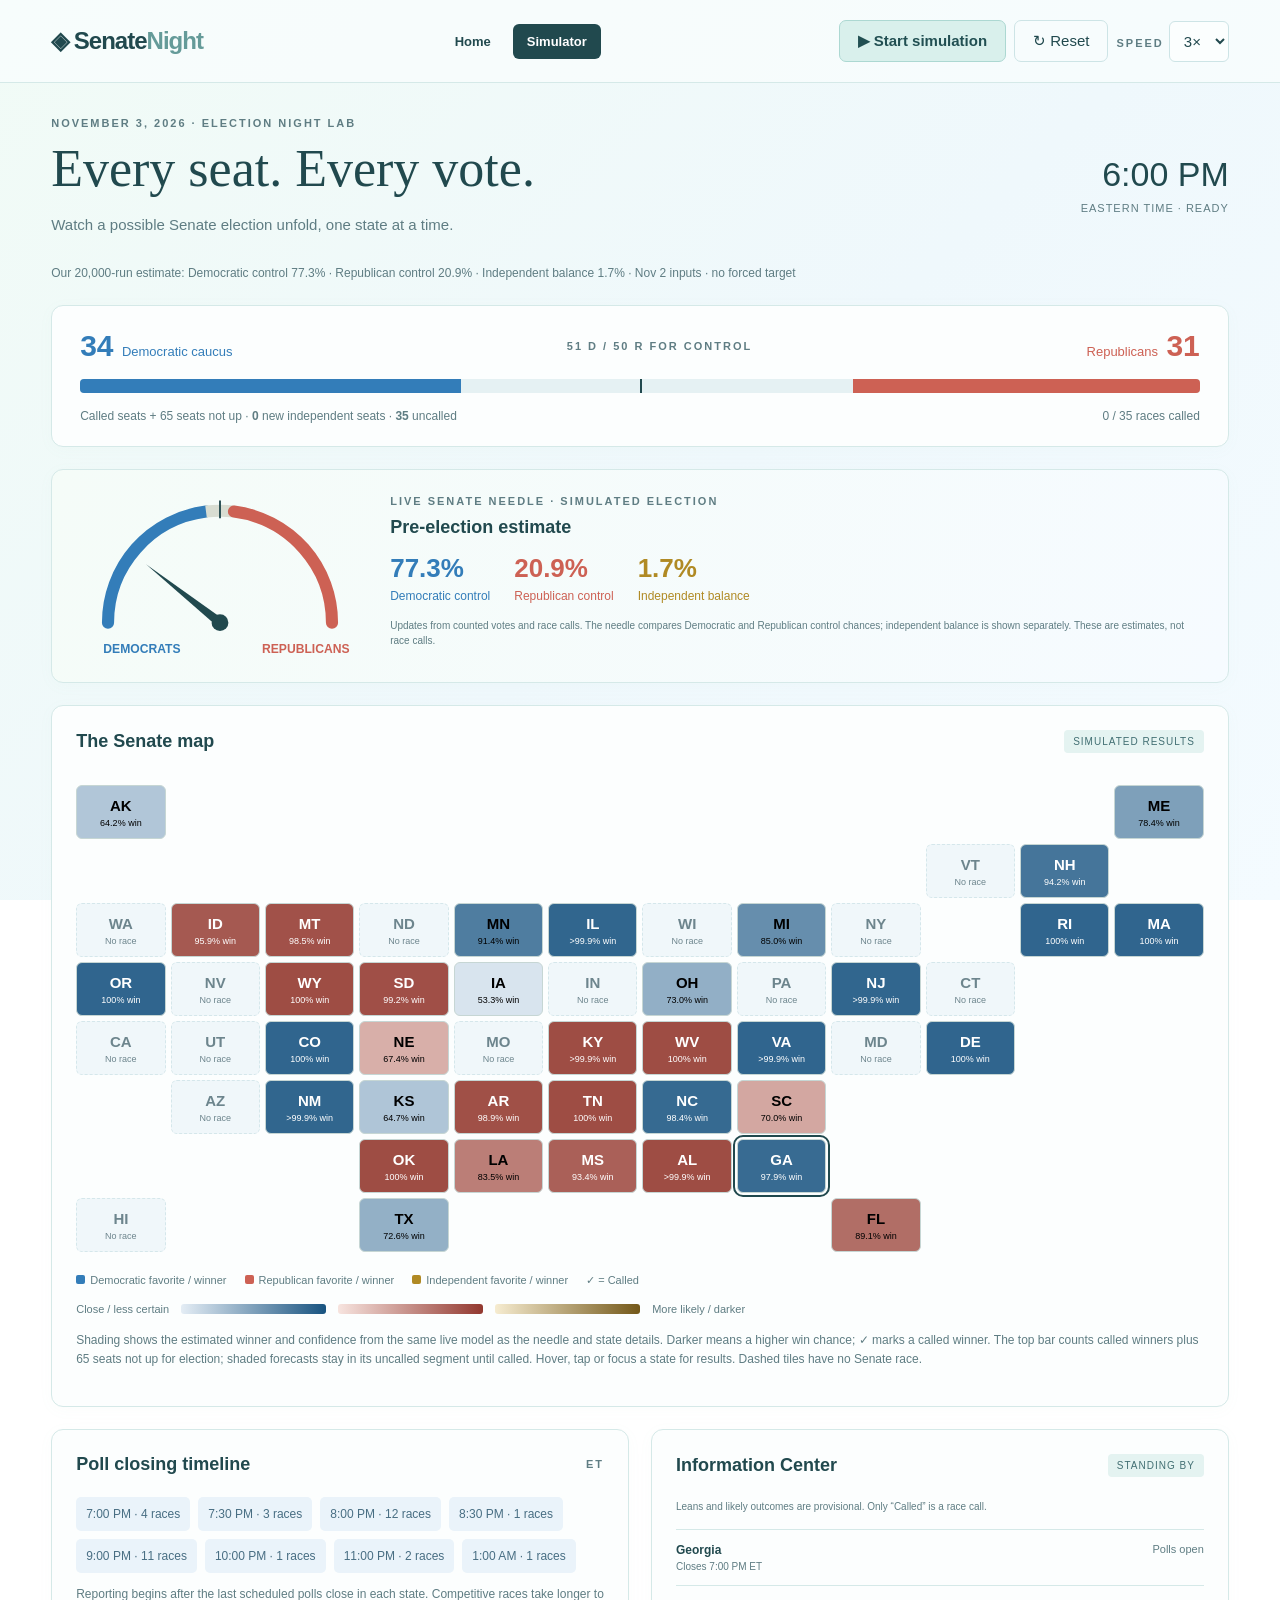
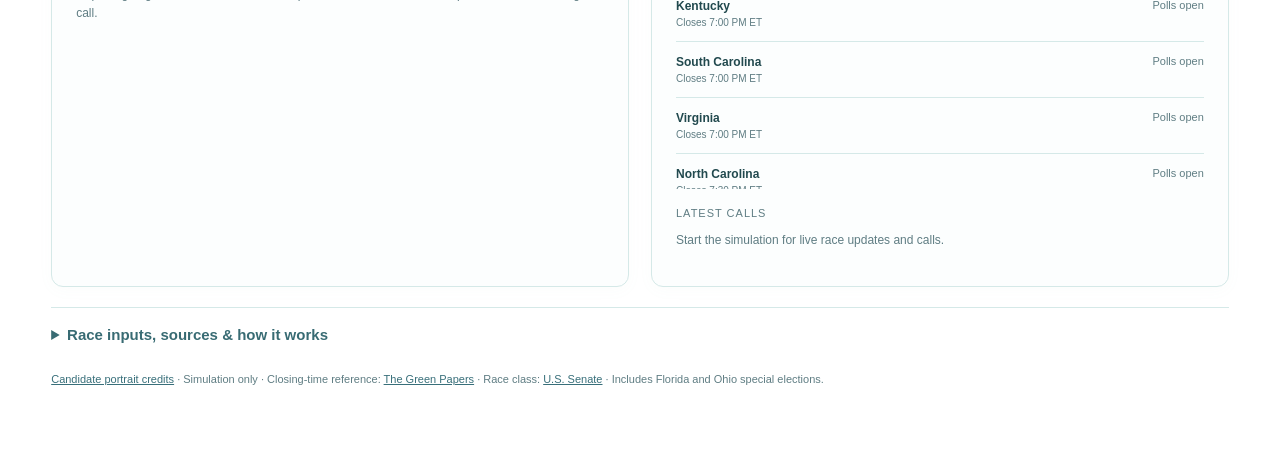
==== commit 34b0bc61: "Sync latest dashboard with election accuracy scoring and candidate portraits" ====
--- a/midterm-uj-source/simulator/index.html
+++ b/midterm-uj-source/simulator/index.html
@@ -2,7 +2,8 @@
 :root{--ink:#21494e;--paper:#f1faf8;--muted:#5f7d83;--line:#d5e9e8;--blue:#337db9;--red:#cd6154;--gold:#b08a24}*{box-sizing:border-box}body{margin:0;background:var(--paper);color:var(--ink);font:15px Arial,sans-serif}header{padding:20px 4%;border-bottom:1px solid var(--line);display:flex;justify-content:space-between;align-items:center;gap:16px}.brand{font-weight:800;letter-spacing:-1px;font-size:24px}.brand span{color:#91a59a}button,select,input{font:inherit}button{cursor:pointer;border:1px solid var(--line);border-radius:7px;padding:11px 18px;background:transparent;color:var(--ink)}button:hover{filter:brightness(.94)}button.primary{background:var(--ink);color:white;border-color:var(--ink);font-weight:700}select{padding:10px;border:1px solid var(--line);border-radius:6px;background:var(--paper);color:var(--ink)}.controls{display:flex;gap:8px;align-items:center}main{max-width:1450px;margin:auto;padding:34px 4%}.eyebrow{text-transform:uppercase;letter-spacing:2px;font-size:11px;font-weight:700;color:var(--muted)}h1{font:52px Georgia,serif;margin:10px 0}p{line-height:1.6;color:var(--muted)}.intro{display:flex;justify-content:space-between;align-items:center}.clock{text-align:right;font-size:34px;font-variant-numeric:tabular-nums}.clock small{display:block;font-size:11px;letter-spacing:1px;margin-top:8px;color:var(--muted)}.score{background:white;border:1px solid var(--line);padding:23px 28px;border-radius:12px;margin:22px 0}.scoretop{display:flex;justify-content:space-between;align-items:center}.party{font-size:30px;font-weight:700}.party small{font-size:13px;font-weight:400}.d{color:var(--blue)}.r{color:var(--red)}.track{height:14px;background:#e7e9e2;border-radius:4px;position:relative;margin:16px 0;display:flex;overflow:hidden}.track:after{content:'';position:absolute;left:50%;height:100%;border-left:2px solid var(--ink)}.track div{transition:width .4s}.meta{display:flex;justify-content:space-between;font-size:12px;color:var(--muted)}.layout{display:grid;grid-template-columns:minmax(0,1fr) 320px;gap:22px}.panel{background:white;border:1px solid var(--line);border-radius:12px;padding:24px}.panelhead{display:flex;justify-content:space-between;align-items:center;margin-bottom:22px}h2{font-size:18px;margin:0}.badge{font-size:10px;background:#edf1ea;padding:6px 9px;border-radius:4px;letter-spacing:1px}.map{display:grid;grid-template-columns:repeat(12,1fr);grid-template-rows:repeat(8,54px);gap:5px;padding:10px 0 22px}.state{padding:0;border-radius:6px;background:#e8ece5;border:1px solid #dce2d8;font-weight:700;position:relative;min-width:0}.state small{display:block;font-size:9px;font-weight:400;margin-top:4px}.state.off{background:#f6f6f1;color:#a7b0a6;border-style:dashed}.state:hover,.state:focus,.state.selected{outline:2px solid var(--ink);outline-offset:2px;z-index:2}.state.leadingD{background:#d7e8f4;color:#256a9e}.state.leadingR{background:#f5ddd6;color:#a44e43}.state.calledD{background:var(--blue);color:white;border-color:var(--blue)}.state.calledR{background:var(--red);color:white;border-color:var(--red)}.legend{display:flex;gap:18px;flex-wrap:wrap;font-size:11px;color:var(--muted)}.dot{display:inline-block;width:9px;height:9px;border-radius:2px;margin-right:5px;background:#e8ece5}.details h3{font:28px Georgia;margin:12px 0}.detailStatus{font-size:12px;color:var(--muted);margin-bottom:20px}.candidate{margin:18px 0}.candtop{display:flex;justify-content:space-between;font-size:13px;gap:8px}.votes{font-size:22px;font-weight:700;margin-top:7px}.mini{height:5px;background:#eff0ea;margin-top:9px;border-radius:4px;overflow:hidden}.mini div{height:100%;transition:width .3s}.total{border-top:1px solid var(--line);padding-top:18px;font-size:13px;line-height:1.9}.feed{margin-top:20px}.event{border-top:1px solid var(--line);padding:13px 0;font-size:12px;line-height:1.6}.event time{color:var(--muted);font-size:10px}.bottom{margin-top:22px;display:grid;grid-template-columns:1fr 1fr;gap:22px}.schedule{display:flex;gap:8px;flex-wrap:wrap;margin-top:16px}.slot{font-size:12px;background:#edf1ea;border-radius:5px;padding:10px}.slot.done{background:#dce9df}.note{font-size:12px}details{margin-top:20px;border-top:1px solid var(--line);padding-top:18px}summary{cursor:pointer;font-weight:700}table{width:100%;border-collapse:collapse;font-size:12px;margin-top:15px}td,th{padding:7px;text-align:left;border-bottom:1px solid var(--line)}td input{width:100%;min-width:70px;padding:7px;border:1px solid var(--line);border-radius:4px}footer{padding:30px 0;font-size:11px;color:var(--muted)}a{color:var(--ink)}@media(max-width:1000px){.layout{grid-template-columns:1fr}.details{min-height:230px}.map{grid-template-rows:repeat(8,48px)}}@media(max-width:650px){header{align-items:flex-start;flex-direction:column}.intro{align-items:flex-start}h1{font-size:35px}.clock{font-size:23px}.controls{flex-wrap:wrap}.panel{padding:15px}.map{gap:3px;grid-template-rows:repeat(8,35px)}.state{font-size:10px}.state small{font-size:7px}.bottom{grid-template-columns:1fr}.party{font-size:24px}.score{padding:18px}.party small{display:block}.meta{font-size:10px}}
 .layout{grid-template-columns:1fr}.details{display:none;position:fixed;z-index:1000;width:300px;max-width:calc(100vw - 20px);max-height:calc(100vh - 20px);overflow:auto;pointer-events:none;box-shadow:0 12px 40px #183d3b30;padding:18px;min-height:0}.details.visible{display:block}.details h3{font-size:24px}.details .candidate{margin:12px 0}.details .votes{font-size:20px}.details .total{padding-top:10px}.details .detailStatus{margin-bottom:12px}.modelnote{font-size:12px;color:var(--muted);margin:12px 0 0}.state.leadingI{background:#f4e6b9;color:#876717}.state.calledI{background:var(--gold);color:white;border-color:var(--gold)}.i{color:var(--gold)}.forecastbox{background:#e9eee6;border-radius:8px;padding:14px;margin:15px 0}.forecastbox p{margin:5px 0;font-size:12px}.details .source{font-size:10px;line-height:1.5;color:var(--muted);margin-top:10px}.settingswrap{overflow:auto}.candidateinput{display:flex;gap:5px;align-items:center;margin:5px 0}.candidateinput input{min-width:120px}.candidateinput input[type=number]{min-width:55px;width:75px}.needlepanel{margin:22px 0;padding:22px 28px;display:grid;grid-template-columns:280px 1fr;align-items:center;gap:30px}.needlepanel svg{width:100%;max-height:180px}.needlestats{display:flex;gap:24px;flex-wrap:wrap;margin:15px 0}.needlestats b{display:block;font-size:26px;margin-bottom:5px}.needlestats span{font-size:12px}.needlepointer{transition:transform .45s ease-out}.raceupdates{max-height:260px;overflow:auto;margin-top:15px}.raceupdate{display:flex;justify-content:space-between;gap:15px;border-top:1px solid var(--line);padding:11px 0;font-size:12px;line-height:1.5}.raceupdate small{display:block;color:var(--muted)}.statuspill{font-size:11px;text-align:right;max-width:170px}.calltitle{font-size:11px;text-transform:uppercase;letter-spacing:1px;color:var(--muted);margin:18px 0 5px}.statusnote{font-size:10px;color:var(--muted);line-height:1.5}@media(max-width:650px){.needlepanel{grid-template-columns:1fr;padding:20px;gap:0}.needlepanel svg{max-height:155px}.needlestats{gap:20px}.needlestats b{font-size:22px}}.shadelegend{display:flex;align-items:center;gap:12px;flex-wrap:wrap;font-size:11px;color:var(--muted);margin:16px 0}.shaderamp{height:10px;width:145px;border-radius:3px;background:linear-gradient(to right,#e4edf5,#185380)}.shaderamp.red{background:linear-gradient(to right,#f7e4df,#92382f)}.shaderamp.gold{background:linear-gradient(to right,#f6ecd0,#735819)}.state{transition:background .35s,color .35s}.state small{opacity:1}/* Light mint and sky surfaces; election party palettes are preserved. */
 body{background:linear-gradient(135deg,#f1fbf6 0%,#eff8fc 55%,#f4fbff 100%);background-attachment:fixed}header{background:#f8fdfde8;border-bottom-color:#d5e9e8}.brand span{color:#659b99}button:not(.state){background:#f7fcfd;border-color:#cde4e6}button.primary{background:#d9f0ec;border-color:#acd8d2;color:#214f52}button.primary:hover{background:#cce9e4}select,input{background:#fbfefe;border-color:#cde4e6;color:var(--ink)}.panel,.score{background:#fcfefe;border-color:#d5e9e8;box-shadow:0 3px 16px #83bab009}.badge{background:#e4f3f1;color:#426f73}.track{background:#e5f1f3}.mini{background:#e9f3f5}.slot{background:#eaf3fa;color:#486e83}.slot.done{background:#dff2e9;color:#346b58}.forecastbox{background:#e8f5f2}.state.off{background:#f0f7fa;color:#6d858d;border-color:#d5e7eb}.details{background:#fcfefe;box-shadow:0 12px 40px #3c79852b}.needlepanel{background:linear-gradient(110deg,#f5fcf8,#f6fbff)}summary{color:#386b73}a{color:#386f7a}button:focus-visible,select:focus-visible,input:focus-visible,summary:focus-visible{outline:2px solid #438d99;outline-offset:3px}
-</style><link rel="stylesheet" href="../navigation.css?v=1"></head><body><header><div class="brand">◈ Senate<span>Night</span></div><nav aria-label="Main navigation"><a href="../">Home</a><a href="./" aria-current="page">Simulator</a></nav><div class="controls"><button id="start" class="primary">▶ Start simulation</button><button id="reset">↻ Reset</button><label><span class="eyebrow">Speed </span><select id="speed"><option value="3">1×</option><option value="9" selected>3×</option><option value="27">9×</option></select></label></div></header><main><div class="intro"><div><div class="eyebrow">November 3, 2026 · Election night lab</div><h1>Every seat. Every vote.</h1><p>Watch a possible Senate election unfold, one state at a time.</p></div><div class="clock"><span id="clock">6:00 PM</span><small>EASTERN TIME · <span id="runstatus">READY</span></small></div></div><p class="modelnote" id="modelnote"></p><section class="score"><div class="scoretop"><div class="party d"><span id="dem">34</span> <small>Democratic caucus</small></div><span class="eyebrow" id="majority">51 for a majority</span><div class="party r"><small>Republicans</small> <span id="rep">31</span></div></div><div class="track"><div id="dbar" style="background:var(--blue);width:34%"></div><div id="ibar" style="background:var(--gold);width:0%"></div><div id="ubar" style="width:35%"></div><div id="rbar" style="background:var(--red);width:31%"></div></div><div class="meta"><span>65 seats not up included · <b id="ind">0</b> new independent seats</span><span id="called">0 / 35 races called</span></div></section><section class="panel needlepanel" aria-label="Live Senate control needle"><svg viewBox="0 0 300 180" role="img" aria-labelledby="needletitle"><title id="needletitle">Senate control needle</title><path d="M 30 140 A 120 120 0 0 1 135 21" fill="none" stroke="var(--blue)" stroke-width="13" stroke-linecap="round"/><path d="M 135 21 A 120 120 0 0 1 165 21" fill="none" stroke="#d8ddd2" stroke-width="13"/><path d="M 165 21 A 120 120 0 0 1 270 140" fill="none" stroke="var(--red)" stroke-width="13" stroke-linecap="round"/><line x1="150" y1="9" x2="150" y2="28" stroke="var(--ink)" stroke-width="2"/><g id="needlepointer" class="needlepointer" transform="rotate(0 150 140)"><path d="M 145 140 L 150 39 L 155 140 Z" fill="var(--ink)"/></g><circle cx="150" cy="140" r="9" fill="var(--ink)"/><text x="25" y="172" fill="var(--blue)" font-size="13" font-weight="bold">DEMOCRATS</text><text x="195" y="172" fill="var(--red)" font-size="13" font-weight="bold">REPUBLICANS</text></svg><div><div class="eyebrow">Live Senate needle · simulated election</div><h2 id="needleheadline" style="margin-top:10px">Pre-election estimate</h2><div class="needlestats" aria-live="polite"><span class="d"><b id="needleD">—</b>Democratic control</span><span class="r"><b id="needleR">—</b>Republican control</span><span class="i"><b id="needleI">—</b>Independent balance</span></div><p class="statusnote">Updates from counted votes and race calls. The needle compares Democratic and Republican control chances; independent balance is shown separately. These are estimates, not race calls.</p></div></section><div class="layout"><section class="panel"><div class="panelhead"><h2>The Senate map</h2><span class="badge">SIMULATED RESULTS</span></div><div class="map" id="map" aria-label="United States tile map"></div><div class="legend"><span><i class="dot" style="background:var(--blue)"></i>Democratic favorite</span><span><i class="dot" style="background:var(--red)"></i>Republican favorite</span><span><i class="dot" style="background:var(--gold)"></i>Independent favorite</span><span>✓ = Called</span></div><div class="shadelegend"><span>Close / less certain</span><i class="shaderamp"></i><i class="shaderamp red"></i><i class="shaderamp gold"></i><span>More likely / darker</span></div><p class="note">Colors show the estimated winner, not necessarily the current vote leader. Darker = higher win chance; ✓ = called. Equal-size state tiles · Hover for results beside your cursor. Tap or focus a state for its results; Escape dismisses. Dashed tiles have no Senate race.</p></section><aside class="panel details" id="details" role="tooltip" aria-live="polite"></aside></div><div class="bottom"><section class="panel"><div class="panelhead"><h2>Poll closing timeline</h2><span class="eyebrow">ET</span></div><div id="schedule" class="schedule"></div><p class="note">Reporting begins after the last scheduled polls close in each state. Competitive races take longer to call.</p></section><section class="panel"><div class="panelhead"><h2>Information Center</h2><span class="badge" id="deskstatus">STANDING BY</span></div><div class="statusnote">Leans and likely outcomes are provisional. Only “Called” is a race call.</div><div class="raceupdates" id="raceupdates"></div><div class="calltitle">Latest calls</div><div id="feed"><p class="note">Start the simulation for live race updates and calls.</p></div></section></div><details><summary>Race inputs, sources & how it works</summary><div class="forecastbox"><b>Forecasts checked November 2, 2026</b><p><a href="https://votes.decisiondeskhq.com/balance-of-power/2026/senate" target="_blank" rel="noopener">DDHQ: 62% Democratic control</a> · <a href="https://midtermforecast.com/senate/" target="_blank" rel="noopener">Midterm Forecast: 76%</a>. Different inputs, uncertainty and independent-caucus assumptions produce different odds. These are forecasts, not poll vote shares.</p></div><p class="note">Our simulation has no forced chamber winner or target probability. Most race centers use Midterm Forecast’s November 2 model margins; Nebraska, South Carolina and South Dakota instead use 270toWin polling averages, normalized to the two modeled candidates. Montana uses its three-candidate polling average, normalized to 100%. Polls disagree and sparse polling adds uncertainty. Minor candidates and undecideds are omitted; normalization redistributes them proportionally. This is a simplified simulation, not a reproduction of any forecaster’s model or the full ballot.</p><p class="note">The live needle reruns 2,000 possible outcomes using counted votes, baseline shares and confirmed calls, never the hidden sampled final totals. Its estimates blend early returns with the prior and become more certain as ballots are counted. Shared shifts are estimated from reporting states. Leans begin at 65% model confidence, likely at 85%; below 10% counted is too early to call. Estimates are approximate and may move sharply as batches arrive. Each run adds shared national error (3-point standard deviation) and state error (4 points, or 6 for sparse-poll independent races). Montana separately varies each of its three shares (6-point standard deviation), then normalizes; its sparse, conflicting polls warrant wider uncertainty. All errors are centered at zero. Candidate vote totals are fixed at the start and reported in batches after polls close. Calls occur when the leader cannot be overtaken by any remaining ballots. Turnout and counting speed are illustrative; ranked-choice voting, runoff elections, recounts and multi-day counting are omitted.</p><label class="note">Independent caucus assumption: <select id="alignment"><option value="separate">Unassigned — display separately</option><option value="D">All new independents join Democrats</option><option value="R">All new independents join Republicans</option></select></label><p class="note">The 34 Democratic-caucus held seats already include King and Sanders. New independent winners remain gold and are listed separately; this optional assumption changes control calculations only. Democrats need 51; Republicans need 50 with the vice president. Otherwise, independents hold the balance. Editable percentages below are modeled vote-share centers, not raw polling percentages. Editing them updates our estimate without changing other states.</p><div class="settingswrap"><table><thead><tr><th>State / source</th><th>Candidates · party · modeled share %</th></tr></thead><tbody id="settings"></tbody></table></div></details><footer>Simulation only · Closing-time reference: <a href="https://www.thegreenpapers.com/G26/closing.phtml?format=gc" target="_blank" rel="noopener">The Green Papers</a> · Race class: <a href="https://www.senate.gov/senators/Class_II.htm" target="_blank" rel="noopener">U.S. Senate</a> · Includes Florida and Ohio special elections.</footer></main><script>
+.candtop{align-items:center}.candidateidentity{display:inline-flex;align-items:center;gap:9px;min-width:0}.candidateportrait{display:block;flex:0 0 38px;width:38px;height:38px;object-fit:cover;object-position:center 20%;border-radius:50%;background:#dce9e8;border:1px solid #c4d9d8}.candidatename{min-width:0;overflow-wrap:anywhere;line-height:1.45}.winnercheck{display:inline-flex;align-items:center;gap:3px;margin-left:6px;color:#176743;font-size:11px;font-weight:700;white-space:nowrap}.winnercheck span{font-size:10px}.event .candidateidentity{margin-top:6px}.event .candidateportrait{width:30px;height:30px;flex-basis:30px}.candtop>b{white-space:nowrap;flex-shrink:0}
+</style><link rel="stylesheet" href="../navigation.css?v=1"></head><body><header><div class="brand">◈ Senate<span>Night</span></div><nav aria-label="Main navigation"><a href="../">Home</a><a href="./" aria-current="page">Simulator</a></nav><div class="controls"><button id="start" class="primary">▶ Start simulation</button><button id="reset">↻ Reset</button><label><span class="eyebrow">Speed </span><select id="speed"><option value="3">1×</option><option value="9" selected>3×</option><option value="27">9×</option></select></label></div></header><main><div class="intro"><div><div class="eyebrow">November 3, 2026 · Election night lab</div><h1>Every seat. Every vote.</h1><p>Watch a possible Senate election unfold, one state at a time.</p></div><div class="clock"><span id="clock">6:00 PM</span><small>EASTERN TIME · <span id="runstatus">READY</span></small></div></div><p class="modelnote" id="modelnote"></p><section class="score"><div class="scoretop"><div class="party d"><span id="dem">34</span> <small>Democratic caucus</small></div><span class="eyebrow" id="majority">51 for a majority</span><div class="party r"><small>Republicans</small> <span id="rep">31</span></div></div><div class="track"><div id="dbar" style="background:var(--blue);width:34%"></div><div id="ibar" style="background:var(--gold);width:0%"></div><div id="ubar" style="width:35%"></div><div id="rbar" style="background:var(--red);width:31%"></div></div><div class="meta"><span>Called seats + 65 seats not up · <b id="ind">0</b> new independent seats · <b id="uncalled">35</b> uncalled</span><span id="called">0 / 35 races called</span></div></section><section class="panel needlepanel" aria-label="Live Senate control needle"><svg viewBox="0 0 300 180" role="img" aria-labelledby="needletitle"><title id="needletitle">Senate control needle</title><path d="M 30 140 A 120 120 0 0 1 135 21" fill="none" stroke="var(--blue)" stroke-width="13" stroke-linecap="round"/><path d="M 135 21 A 120 120 0 0 1 165 21" fill="none" stroke="#d8ddd2" stroke-width="13"/><path d="M 165 21 A 120 120 0 0 1 270 140" fill="none" stroke="var(--red)" stroke-width="13" stroke-linecap="round"/><line x1="150" y1="9" x2="150" y2="28" stroke="var(--ink)" stroke-width="2"/><g id="needlepointer" class="needlepointer" transform="rotate(0 150 140)"><path d="M 145 140 L 150 39 L 155 140 Z" fill="var(--ink)"/></g><circle cx="150" cy="140" r="9" fill="var(--ink)"/><text x="25" y="172" fill="var(--blue)" font-size="13" font-weight="bold">DEMOCRATS</text><text x="195" y="172" fill="var(--red)" font-size="13" font-weight="bold">REPUBLICANS</text></svg><div><div class="eyebrow">Live Senate needle · simulated election</div><h2 id="needleheadline" style="margin-top:10px">Pre-election estimate</h2><div class="needlestats" aria-live="polite"><span class="d"><b id="needleD">—</b>Democratic control</span><span class="r"><b id="needleR">—</b>Republican control</span><span class="i"><b id="needleI">—</b>Independent balance</span></div><p class="statusnote">Updates from counted votes and race calls. The needle compares Democratic and Republican control chances; independent balance is shown separately. These are estimates, not race calls.</p></div></section><div class="layout"><section class="panel"><div class="panelhead"><h2>The Senate map</h2><span class="badge">SIMULATED RESULTS</span></div><div class="map" id="map" aria-label="United States tile map"></div><div class="legend"><span><i class="dot" style="background:var(--blue)"></i>Democratic favorite / winner</span><span><i class="dot" style="background:var(--red)"></i>Republican favorite / winner</span><span><i class="dot" style="background:var(--gold)"></i>Independent favorite / winner</span><span>✓ = Called</span></div><div class="shadelegend"><span>Close / less certain</span><i class="shaderamp"></i><i class="shaderamp red"></i><i class="shaderamp gold"></i><span>More likely / darker</span></div><p class="note">Shading shows the estimated winner and confidence from the same live model as the needle and state details. Darker means a higher win chance; ✓ marks a called winner. The top bar counts called winners plus 65 seats not up for election; shaded forecasts stay in its uncalled segment until called. Hover, tap or focus a state for results. Dashed tiles have no Senate race.</p></section><aside class="panel details" id="details" role="tooltip" aria-live="polite"></aside></div><div class="bottom"><section class="panel"><div class="panelhead"><h2>Poll closing timeline</h2><span class="eyebrow">ET</span></div><div id="schedule" class="schedule"></div><p class="note">Reporting begins after the last scheduled polls close in each state. Competitive races take longer to call.</p></section><section class="panel"><div class="panelhead"><h2>Information Center</h2><span class="badge" id="deskstatus">STANDING BY</span></div><div class="statusnote">Leans and likely outcomes are provisional. Only “Called” is a race call.</div><div class="raceupdates" id="raceupdates"></div><div class="calltitle">Latest calls</div><div id="feed"><p class="note">Start the simulation for live race updates and calls.</p></div></section></div><details><summary>Race inputs, sources & how it works</summary><div class="forecastbox"><b>Forecasts checked November 2, 2026</b><p><a href="https://votes.decisiondeskhq.com/balance-of-power/2026/senate" target="_blank" rel="noopener">DDHQ: 62% Democratic control</a> · <a href="https://midtermforecast.com/senate/" target="_blank" rel="noopener">Midterm Forecast: 76%</a>. Different inputs, uncertainty and independent-caucus assumptions produce different odds. These are forecasts, not poll vote shares.</p></div><p class="note">Our simulation has no forced chamber winner or target probability. Most race centers use Midterm Forecast’s November 2 model margins; Nebraska, South Carolina and South Dakota instead use 270toWin polling averages, normalized to the two modeled candidates. Montana uses its three-candidate polling average, normalized to 100%. Polls disagree and sparse polling adds uncertainty. Minor candidates and undecideds are omitted; normalization redistributes them proportionally. This is a simplified simulation, not a reproduction of any forecaster’s model or the full ballot.</p><p class="note">The live needle reruns 2,000 possible outcomes using counted votes, baseline shares and confirmed calls, never the hidden sampled final totals. Its estimates blend early returns with the prior and become more certain as ballots are counted. Shared shifts are estimated from reporting states. Leans begin at 65% model confidence, likely at 85%; below 10% counted is too early to call. Estimates are approximate and may move sharply as batches arrive. Each run adds shared national error (3-point standard deviation) and state error (4 points, or 6 for sparse-poll independent races). Montana separately varies each of its three shares (6-point standard deviation), then normalizes; its sparse, conflicting polls warrant wider uncertainty. All errors are centered at zero. Candidate vote totals are fixed at the start and reported in batches after polls close. Calls occur when the leader cannot be overtaken by any remaining ballots. Turnout and counting speed are illustrative; ranked-choice voting, runoff elections, recounts and multi-day counting are omitted.</p><label class="note">Independent caucus assumption: <select id="alignment"><option value="separate">Unassigned — display separately</option><option value="D">All new independents join Democrats</option><option value="R">All new independents join Republicans</option></select></label><p class="note">The 34 Democratic-caucus held seats already include King and Sanders. New independent winners remain gold and are listed separately; this optional assumption changes control calculations only. Democrats need 51; Republicans need 50 with the vice president. Otherwise, independents hold the balance. Editable percentages below are modeled vote-share centers, not raw polling percentages. Editing them updates our estimate without changing other states.</p><div class="settingswrap"><table><thead><tr><th>State / source</th><th>Candidates · party · modeled share %</th></tr></thead><tbody id="settings"></tbody></table></div></details><footer><a href="portrait-credits.html">Candidate portrait credits</a> · Simulation only · Closing-time reference: <a href="https://www.thegreenpapers.com/G26/closing.phtml?format=gc" target="_blank" rel="noopener">The Green Papers</a> · Race class: <a href="https://www.senate.gov/senators/Class_II.htm" target="_blank" rel="noopener">U.S. Senate</a> · Includes Florida and Ohio special elections.</footer></main><script>
 const tiles=`AK,0,0;ME,11,0;VT,9,1;NH,10,1;WA,0,2;ID,1,2;MT,2,2;ND,3,2;MN,4,2;IL,5,2;WI,6,2;MI,7,2;NY,8,2;RI,10,2;MA,11,2;OR,0,3;NV,1,3;WY,2,3;SD,3,3;IA,4,3;IN,5,3;OH,6,3;PA,7,3;NJ,8,3;CT,9,3;CA,0,4;UT,1,4;CO,2,4;NE,3,4;MO,4,4;KY,5,4;WV,6,4;VA,7,4;MD,8,4;DE,9,4;AZ,1,5;NM,2,5;KS,3,5;AR,4,5;TN,5,5;NC,6,5;SC,7,5;OK,3,6;LA,4,6;MS,5,6;AL,6,6;GA,7,6;HI,0,7;TX,3,7;FL,8,7`.split(';').map(s=>s.split(','));
 const races=[{"id": "AL", "name": "Alabama", "close": 1200.0, "total": 2000000, "candidates": [{"name": "Everett Wess", "party": "D", "base": 40.8}, {"name": "Barry Moore", "party": "R", "base": 59.2}], "source": "Midterm Forecast • Nov 2 model margin", "url": "https://midtermforecast.com/senate/"}, {"id": "AK", "name": "Alaska", "close": 1500.0, "total": 360000, "candidates": [{"name": "Mary Peltola", "party": "D", "base": 50.9}, {"name": "Dan S. Sullivan", "party": "R", "base": 49.1}], "source": "Midterm Forecast • Nov 2 model margin", "url": "https://midtermforecast.com/senate/"}, {"id": "AR", "name": "Arkansas", "close": 1230.0, "total": 1100000, "candidates": [{"name": "Hallie Shoffner", "party": "D", "base": 44.3}, {"name": "Tom Cotton", "party": "R", "base": 55.7}], "source": "Midterm Forecast • Nov 2 model margin", "url": "https://midtermforecast.com/senate/"}, {"id": "CO", "name": "Colorado", "close": 1260.0, "total": 3100000, "candidates": [{"name": "John Hickenlooper", "party": "D", "base": 60.3}, {"name": "Mark Baisley", "party": "R", "base": 39.7}], "source": "Midterm Forecast • Nov 2 model margin", "url": "https://midtermforecast.com/senate/"}, {"id": "DE", "name": "Delaware", "close": 1200.0, "total": 500000, "candidates": [{"name": "Chris Coons", "party": "D", "base": 63.7}, {"name": "Michael Katz", "party": "R", "base": 36.3}], "source": "Midterm Forecast • Nov 2 model margin", "url": "https://midtermforecast.com/senate/"}, {"id": "FL", "name": "Florida", "close": 1200.0, "total": 10000000, "candidates": [{"name": "Angie Nixon", "party": "D", "base": 46.9}, {"name": "Ashley Moody", "party": "R", "base": 53.1}], "source": "Midterm Forecast • Nov 2 model margin", "url": "https://midtermforecast.com/senate/"}, {"id": "GA", "name": "Georgia", "close": 1140.0, "total": 4900000, "candidates": [{"name": "Jon Ossoff", "party": "D", "base": 55.15}, {"name": "Mike Collins", "party": "R", "base": 44.85}], "source": "Midterm Forecast • Nov 2 model margin", "url": "https://midtermforecast.com/senate/"}, {"id": "ID", "name": "Idaho", "close": 1380.0, "total": 850000, "candidates": [{"name": "Todd Achilles", "party": "I", "base": 44.15}, {"name": "Jim Risch", "party": "R", "base": 55.85}], "source": "Midterm Forecast • Nov 2 model margin", "url": "https://midtermforecast.com/senate/"}, {"id": "IL", "name": "Illinois", "close": 1200.0, "total": 5500000, "candidates": [{"name": "Juliana Stratton", "party": "D", "base": 58.25}, {"name": "Don Tracy", "party": "R", "base": 41.75}], "source": "Midterm Forecast • Nov 2 model margin", "url": "https://midtermforecast.com/senate/"}, {"id": "IA", "name": "Iowa", "close": 1260.0, "total": 1600000, "candidates": [{"name": "Josh Turek", "party": "D", "base": 50.2}, {"name": "Ashley Hinson", "party": "R", "base": 49.8}], "source": "Midterm Forecast • Nov 2 model margin", "url": "https://midtermforecast.com/senate/"}, {"id": "KS", "name": "Kansas", "close": 1260.0, "total": 1300000, "candidates": [{"name": "Adam Hamilton", "party": "D", "base": 50.95}, {"name": "Roger Marshall", "party": "R", "base": 49.05}], "source": "Midterm Forecast • Nov 2 model margin", "url": "https://midtermforecast.com/senate/"}, {"id": "KY", "name": "Kentucky", "close": 1140.0, "total": 2000000, "candidates": [{"name": "Charles Booker", "party": "D", "base": 41.5}, {"name": "Andy Barr", "party": "R", "base": 58.5}], "source": "Midterm Forecast • Nov 2 model margin", "url": "https://midtermforecast.com/senate/"}, {"id": "LA", "name": "Louisiana", "close": 1260.0, "total": 1900000, "candidates": [{"name": "Jamie Davis", "party": "D", "base": 47.55}, {"name": "Julia Letlow", "party": "R", "base": 52.45}], "source": "Midterm Forecast • Nov 2 model margin", "url": "https://midtermforecast.com/senate/"}, {"id": "ME", "name": "Maine", "close": 1200.0, "total": 800000, "candidates": [{"name": "Troy Jackson", "party": "D", "base": 52.0}, {"name": "Susan Collins", "party": "R", "base": 48.0}], "source": "Midterm Forecast • Nov 2 model margin", "url": "https://midtermforecast.com/senate/"}, {"id": "MA", "name": "Massachusetts", "close": 1200.0, "total": 3300000, "candidates": [{"name": "Ed Markey", "party": "D", "base": 64.75}, {"name": "John Deaton", "party": "R", "base": 35.25}], "source": "Midterm Forecast • Nov 2 model margin", "url": "https://midtermforecast.com/senate/"}, {"id": "MI", "name": "Michigan", "close": 1260.0, "total": 5200000, "candidates": [{"name": "Abdul El-Sayed", "party": "D", "base": 52.6}, {"name": "Mike Rogers", "party": "R", "base": 47.4}], "source": "Midterm Forecast • Nov 2 model margin", "url": "https://midtermforecast.com/senate/"}, {"id": "MN", "name": "Minnesota", "close": 1260.0, "total": 3000000, "candidates": [{"name": "Peggy Flanagan", "party": "D", "base": 53.4}, {"name": "Michele Tafoya", "party": "R", "base": 46.6}], "source": "Midterm Forecast • Nov 2 model margin", "url": "https://midtermforecast.com/senate/"}, {"id": "MS", "name": "Mississippi", "close": 1200.0, "total": 1200000, "candidates": [{"name": "Scott Colom", "party": "D", "base": 46.2}, {"name": "Cindy Hyde-Smith", "party": "R", "base": 53.8}], "source": "Midterm Forecast • Nov 2 model margin", "url": "https://midtermforecast.com/senate/"}, {"id": "MT", "name": "Montana", "close": 1320.0, "total": 600000, "candidates": [{"name": "Alani Bankhead", "party": "D", "base": 21.50537634408602}, {"name": "Kurt Alme", "party": "R", "base": 48.924731182795696}, {"name": "Seth Bodnar", "party": "I", "base": 29.56989247311828}], "source": "270toWin • 2-poll average: Bankhead 20%, Bodnar 27.5%, Alme 45.5% (latest Oct 20)", "url": "https://www.270towin.com/2026-senate-polls/montana"}, {"id": "NE", "name": "Nebraska", "close": 1260.0, "total": 900000, "candidates": [{"name": "Dan Osborn", "party": "I", "base": 48.451327433628315}, {"name": "Pete Ricketts", "party": "R", "base": 51.548672566371685}], "source": "270toWin polling average • Osborn 43.8%, Ricketts 46.6% • latest Nov 1", "url": "https://www.270towin.com/2026-senate-polls/nebraska"}, {"id": "NH", "name": "New Hampshire", "close": 1200.0, "total": 750000, "candidates": [{"name": "Chris Pappas", "party": "D", "base": 53.95}, {"name": "John E. Sununu", "party": "R", "base": 46.05}], "source": "Midterm Forecast • Nov 2 model margin", "url": "https://midtermforecast.com/senate/"}, {"id": "NJ", "name": "New Jersey", "close": 1200.0, "total": 4200000, "candidates": [{"name": "Cory Booker", "party": "D", "base": 58.9}, {"name": "Justin Murphy", "party": "R", "base": 41.1}], "source": "Midterm Forecast • Nov 2 model margin", "url": "https://midtermforecast.com/senate/"}, {"id": "NM", "name": "New Mexico", "close": 1260.0, "total": 900000, "candidates": [{"name": "Ben Ray Luján", "party": "D", "base": 58.5}, {"name": "Larry E. Marker", "party": "R", "base": 41.5}], "source": "Midterm Forecast • Nov 2 model margin", "url": "https://midtermforecast.com/senate/"}, {"id": "NC", "name": "North Carolina", "close": 1170.0, "total": 5100000, "candidates": [{"name": "Roy Cooper", "party": "D", "base": 55.3}, {"name": "Michael Whatley", "party": "R", "base": 44.7}], "source": "Midterm Forecast • Nov 2 model margin", "url": "https://midtermforecast.com/senate/"}, {"id": "OH", "name": "Ohio", "close": 1170.0, "total": 5100000, "candidates": [{"name": "Sherrod Brown", "party": "D", "base": 51.55}, {"name": "Jon Husted", "party": "R", "base": 48.45}], "source": "Midterm Forecast • Nov 2 model margin", "url": "https://midtermforecast.com/senate/"}, {"id": "OK", "name": "Oklahoma", "close": 1200.0, "total": 1500000, "candidates": [{"name": "N’Kiyla J. Thomas", "party": "D", "base": 36.55}, {"name": "Kevin Hern", "party": "R", "base": 63.45}], "source": "Midterm Forecast • Nov 2 model margin", "url": "https://midtermforecast.com/senate/"}, {"id": "OR", "name": "Oregon", "close": 1380.0, "total": 2100000, "candidates": [{"name": "Jeff Merkley", "party": "D", "base": 63.4}, {"name": "David Brock Smith", "party": "R", "base": 36.6}], "source": "Midterm Forecast • Nov 2 model margin", "url": "https://midtermforecast.com/senate/"}, {"id": "RI", "name": "Rhode Island", "close": 1200.0, "total": 500000, "candidates": [{"name": "Jack Reed", "party": "D", "base": 65.65}, {"name": "Raymond McKay", "party": "R", "base": 34.35}], "source": "Midterm Forecast • Nov 2 model margin", "url": "https://midtermforecast.com/senate/"}, {"id": "SC", "name": "South Carolina", "close": 1140.0, "total": 2400000, "candidates": [{"name": "Annie Andrews", "party": "D", "base": 48.70689655172414}, {"name": "Darline Graham", "party": "R", "base": 51.29310344827586}], "source": "270toWin polling average • Andrews 45.2%, Graham 47.6% • latest Oct 29", "url": "https://www.270towin.com/2026-senate-polls/south-carolina"}, {"id": "SD", "name": "South Dakota", "close": 1260.0, "total": 420000, "candidates": [{"name": "Brian Bengs", "party": "I", "base": 42.02127659574468}, {"name": "Mike Rounds", "party": "R", "base": 57.97872340425532}], "source": "270toWin polling average • Bengs 39.5%, Rounds 54.5% • latest Oct 22", "url": "https://www.270towin.com/2026-senate-polls/south-dakota"}, {"id": "TN", "name": "Tennessee", "close": 1200.0, "total": 2800000, "candidates": [{"name": "Marquita Bradshaw", "party": "D", "base": 39.25}, {"name": "Bill Hagerty", "party": "R", "base": 60.75}], "source": "Midterm Forecast • Nov 2 model margin", "url": "https://midtermforecast.com/senate/"}, {"id": "TX", "name": "Texas", "close": 1260.0, "total": 10500000, "candidates": [{"name": "James Talarico", "party": "D", "base": 51.5}, {"name": "Ken Paxton", "party": "R", "base": 48.5}], "source": "Midterm Forecast • Nov 2 model margin", "url": "https://midtermforecast.com/senate/"}, {"id": "VA", "name": "Virginia", "close": 1140.0, "total": 4100000, "candidates": [{"name": "Mark Warner", "party": "D", "base": 59.55}, {"name": "Bert Mizusawa", "party": "R", "base": 40.45}], "source": "Midterm Forecast • Nov 2 model margin", "url": "https://midtermforecast.com/senate/"}, {"id": "WV", "name": "West Virginia", "close": 1170.0, "total": 700000, "candidates": [{"name": "Rachel Fetty Anderson", "party": "D", "base": 32.8}, {"name": "Shelley Moore Capito", "party": "R", "base": 67.2}], "source": "Midterm Forecast • Nov 2 model margin", "url": "https://midtermforecast.com/senate/"}, {"id": "WY", "name": "Wyoming", "close": 1260.0, "total": 260000, "candidates": [{"name": "James Byrd", "party": "D", "base": 32.45}, {"name": "Harriet Hageman", "party": "R", "base": 67.55}], "source": "Midterm Forecast • Nov 2 model margin", "url": "https://midtermforecast.com/senate/"}];
 const $=id=>document.getElementById(id),fmt=n=>n.toLocaleString('en-US'),colors={D:'var(--blue)',R:'var(--red)',I:'var(--gold)'},parties={D:'Democrats',R:'Republicans',I:'Independent'};let needleOdds={D:0,R:0,I:0};let minute=1080,running=false,started=false,selected='GA',events=[],alignment='separate',tipPoint=null;
@@ -15,9 +16,13 @@
 function prepare(){let national=gaussian()*3;for(const r of races){let s=shares(r,national),floors=s.map(v=>Math.floor(r.total*v/100));let remainder=r.total-floors.reduce((a,b)=>a+b,0);let order=s.map((v,i)=>({i,f:r.total*v/100-floors[i]})).sort((a,b)=>b.f-a.f);for(let i=0;i<remainder;i++)floors[order[i%order.length].i]++;r.candidates.forEach((c,i)=>{c.final=floors[i];c.votes=0});r.duration=120+Math.random()*240;r.weights=r.candidates.map(()=>.7+Math.random()*.6)}started=true;$('settings').querySelectorAll('input').forEach(i=>i.disabled=true)}
 function tick(){if(!running)return;minute+=+$('speed').value;for(const r of races){if(minute<=r.close)continue;let p=Math.min(1,(minute-r.close)/r.duration);for(let i=0;i<r.candidates.length;i++){let c=r.candidates[i];c.votes=Math.max(c.votes,Math.min(c.final,Math.floor(c.final*Math.pow(p,r.weights[i]))))}r.count=r.candidates.reduce((sum,c)=>sum+c.votes,0);let sorted=[...r.candidates].sort((a,b)=>b.votes-a.votes),remaining=r.total-r.count;if(r.call===null&&(sorted[0].votes-sorted[1].votes>remaining||remaining===0&&sorted[0].votes>sorted[1].votes)){r.call=r.candidates.indexOf(sorted[0]);events.unshift({name:r.name,candidate:sorted[0].name,party:sorted[0].party,time:minute})}}if(races.every(r=>r.count===r.total)){running=false;$('start').textContent='✓ Complete'}updateNeedle();render()}
 function hideTip(){tipPoint=null;$('details').classList.remove('visible')}function positionTip(){if(!tipPoint)return;const tip=$('details'),{x,y}=tipPoint,w=tip.offsetWidth,h=tip.offsetHeight;let left=x+16,top=y+16;if(left+w>innerWidth-10)left=x-w-16;if(top+h>innerHeight-10)top=innerHeight-h-10;tip.style.left=Math.max(10,left)+'px';tip.style.top=Math.max(10,top)+'px'}function openTip(x,y){tipPoint={x,y};$('details').classList.add('visible');positionTip()}function show(id){selected=id;renderDetails();document.querySelectorAll('.state').forEach(b=>b.classList.toggle('selected',b.dataset.id===id))}
-function renderDetails(){const r=races.find(r=>r.id===selected);if(!r){$('details').innerHTML=`<div class="eyebrow">State overview</div><h3>${selected}</h3><p>No Senate election in this state in 2026.</p>`;positionTip();return}const winner=r.call===null?null:r.candidates[r.call];let status=raceStatus(r).text;$('details').innerHTML=`<div class="eyebrow">State results · ${r.id}</div><h3>${r.name}</h3><div class="detailStatus">${esc(status)} · Polls close ${time(r.close)} ET</div>${r.candidates.map((c,i)=>`<div class="candidate"><div class="candtop"><span>${esc(c.name)} <b style="color:${colors[c.party]}">${c.party}</b></span><b>${r.count?(c.votes/r.count*100).toFixed(1):'0.0'}%</b></div><div class="votes" style="color:${colors[c.party]}">${fmt(c.votes)}</div><div class="mini"><div style="background:${colors[c.party]};width:${r.count?c.votes/r.count*100:0}%"></div></div><div class="source">${started?'Live estimate':'Model win chance'}: ${formatOdds((started?r.liveOdds:r.odds)?.[i]??r.odds?.[i])}</div></div>`).join('')}<div class="total"><b>${fmt(r.count)}</b> votes counted · <b>${(r.count/r.total*100).toFixed(1)}%</b><br>${fmt(r.total-r.count)} ballots remaining</div><div class="source">${esc(r.source)}<br>Poll averages are normalized for the modeled field. Results above are simulated.</div>`;positionTip()}
+const candidatePortraits={"Barry Moore": "portraits/barry-moore.jpg", "Mary Peltola": "portraits/mary-peltola.jpg", "Dan S. Sullivan": "portraits/dan-s-sullivan.jpg", "Hallie Shoffner": "portraits/hallie-shoffner.jpg", "Tom Cotton": "portraits/tom-cotton.jpg", "John Hickenlooper": "portraits/john-hickenlooper.jpg", "Mark Baisley": "portraits/mark-baisley.jpg", "Chris Coons": "portraits/chris-coons.jpg", "Angie Nixon": "portraits/angie-nixon.jpg", "Ashley Moody": "portraits/ashley-moody.jpg", "Jon Ossoff": "portraits/jon-ossoff.jpg", "Mike Collins": "portraits/mike-collins.jpg", "Todd Achilles": "portraits/todd-achilles.jpg", "Jim Risch": "portraits/jim-risch.jpg", "Juliana Stratton": "portraits/juliana-stratton.jpg", "Josh Turek": "portraits/josh-turek.jpg", "Ashley Hinson": "portraits/ashley-hinson.jpg", "Adam Hamilton": "portraits/adam-hamilton.jpg", "Roger Marshall": "portraits/roger-marshall.jpg", "Charles Booker": "portraits/charles-booker.jpg", "Andy Barr": "portraits/andy-barr.jpg", "Julia Letlow": "portraits/julia-letlow.jpg", "Troy Jackson": "portraits/troy-jackson.jpg", "Susan Collins": "portraits/susan-collins.jpg", "Ed Markey": "portraits/ed-markey.jpg", "John Deaton": "portraits/john-deaton.jpg", "Abdul El-Sayed": "portraits/abdul-el-sayed.jpg", "Mike Rogers": "portraits/mike-rogers.jpg", "Peggy Flanagan": "portraits/peggy-flanagan.jpg", "Michele Tafoya": "portraits/michele-tafoya.jpg", "Scott Colom": "portraits/scott-colom.jpg", "Cindy Hyde-Smith": "portraits/cindy-hyde-smith.jpg", "Kurt Alme": "portraits/kurt-alme.jpg", "Seth Bodnar": "portraits/seth-bodnar.jpg", "Dan Osborn": "portraits/dan-osborn.jpg", "Pete Ricketts": "portraits/pete-ricketts.jpg", "Chris Pappas": "portraits/chris-pappas.jpg", "John E. Sununu": "portraits/john-e-sununu.jpg", "Cory Booker": "portraits/cory-booker.jpg", "Ben Ray Luján": "portraits/ben-ray-luj-n.jpg", "Roy Cooper": "portraits/roy-cooper.jpg", "Michael Whatley": "portraits/michael-whatley.jpg", "Sherrod Brown": "portraits/sherrod-brown.jpg", "Jon Husted": "portraits/jon-husted.jpg", "Kevin Hern": "portraits/kevin-hern.jpg", "Jeff Merkley": "portraits/jeff-merkley.jpg", "David Brock Smith": "portraits/david-brock-smith.jpg", "Jack Reed": "portraits/jack-reed.jpg", "Annie Andrews": "portraits/annie-andrews.jpg", "Brian Bengs": "portraits/brian-bengs.jpg", "Mike Rounds": "portraits/mike-rounds.jpg", "Marquita Bradshaw": "portraits/marquita-bradshaw.jpg", "Bill Hagerty": "portraits/bill-hagerty.jpg", "James Talarico": "portraits/james-talarico.jpg", "Ken Paxton": "portraits/ken-paxton.jpg", "Mark Warner": "portraits/mark-warner.jpg", "Bert Mizusawa": "portraits/bert-mizusawa.jpg", "Shelley Moore Capito": "portraits/shelley-moore-capito.jpg", "Harriet Hageman": "portraits/harriet-hageman.jpg"};
+function candidateIdentity(name,party,won=false){const src=candidatePortraits[name]||'portraits/placeholder.svg';return `<span class="candidateidentity"><img class="candidateportrait" src="${src}" alt="" width="38" height="38" loading="lazy" decoding="async" onerror="this.onerror=null;this.src='portraits/placeholder.svg'"><span class="candidatename">${esc(name)} <b style="color:${colors[party]}">${party}</b>${won?'<span class="winnercheck" aria-label="Winner in this simulation" title="Winner in this simulation">✓ <span>Won</span></span>':''}</span></span>`}
+function renderDetails(){const r=races.find(r=>r.id===selected);if(!r){$('details').innerHTML=`<div class="eyebrow">State overview</div><h3>${selected}</h3><p>No Senate election in this state in 2026.</p>`;positionTip();return}const view=raceView(r);let status=view.status.text;$('details').innerHTML=`<div class="eyebrow">State results · ${r.id}</div><h3>${r.name}</h3><div class="detailStatus">${esc(status)} · Polls close ${time(r.close)} ET</div>${r.candidates.map((c,i)=>`<div class="candidate"><div class="candtop">${candidateIdentity(c.name,c.party,view.called&&r.call===i)}<b>${r.count?(c.votes/r.count*100).toFixed(1):'0.0'}%</b></div><div class="votes" style="color:${colors[c.party]}">${fmt(c.votes)}</div><div class="mini"><div style="background:${colors[c.party]};width:${r.count?c.votes/r.count*100:0}%"></div></div><div class="source">${started?'Live estimate':'Model win chance'}: ${formatOdds((started?r.liveOdds:r.odds)?.[i]??r.odds?.[i])}</div></div>`).join('')}<div class="total"><b>${fmt(r.count)}</b> votes counted · <b>${(r.count/r.total*100).toFixed(1)}%</b><br>${fmt(r.total-r.count)} ballots remaining</div><div class="source">${esc(r.source)}<br>Poll averages are normalized for the modeled field. Results above are simulated.</div>`;positionTip()}
 function stateShade(party,confidence,called=false){const palettes={D:[[228,237,245],[24,83,128]],R:[[247,228,223],[146,56,47]],I:[[246,236,208],[115,88,25]]};const [light,dark]=palettes[party];const strength=called?1:Math.max(0,Math.min(.88,(confidence-50)/50*.88));const rgb=light.map((v,i)=>Math.round(v+(dark[i]-v)*strength));const linear=rgb.map(v=>{v/=255;return v<=.04045?v/12.92:Math.pow((v+.055)/1.055,2.4)}),luminance=.2126*linear[0]+.7152*linear[1]+.0722*linear[2];return{background:`rgb(${rgb.join(',')})`,foreground:luminance<.179?'#ffffff':'#000000'}}
-function render(){let d=34,rep=31,ind=0;for(const r of races)if(r.call!==null){let p=r.candidates[r.call].party;if(p==='D')d++;else if(p==='R')rep++;else ind++}let called=d+rep+ind-65;$('dem').textContent=d;$('rep').textContent=rep;$('ind').textContent=ind;$('dbar').style.width=d+'%';$('ibar').style.width=ind+'%';$('rbar').style.width=rep+'%';$('ubar').style.width=100-d-rep-ind+'%';$('called').textContent=`${called} / 35 races called`;$('clock').textContent=time(minute);$('runstatus').textContent=running?'SIMULATING':started?(races.every(r=>r.count===r.total)?'COMPLETE':'PAUSED'):'READY';let decision=control(d,rep,ind);$('majority').textContent=decision==='D'?'Democratic control'+(alignment==='D'&&ind?' with independents':''):decision==='R'?'Republican control'+(alignment==='R'&&ind?' with independents':''):called===35?'Independents hold balance':'51 D / 50 R for control';for(const b of document.querySelectorAll('.state')){const r=races.find(r=>r.id===b.dataset.id);b.className='state'+(!r?' off':'')+(selected===b.dataset.id?' selected':'');if(!r){b.style.background='';b.style.color='';b.style.borderColor='';b.querySelector('small').textContent='No race';continue}const odds=r.liveOdds||r.odds,j=r.call!==null?r.call:odds.indexOf(Math.max(...odds)),candidate=r.candidates[j],confidence=r.call!==null?100:odds[j];const shade=stateShade(candidate.party,confidence,r.call!==null);b.style.background=shade.background;b.style.color=shade.foreground;b.style.borderColor=shade.background;b.querySelector('small').textContent=r.call!==null?'✓ Called':r.count?Math.floor(r.count/r.total*100)+'% in':formatOdds(confidence)+' win';b.setAttribute('aria-label',`${r.name}: ${candidate.name} (${candidate.party}), ${r.call!==null?'called':formatOdds(confidence)+' estimated win chance'}`)}$('feed').innerHTML=events.length?events.slice(0,4).map(e=>`<div class="event"><time>${time(e.time)} ET</time><br><b>${e.name}</b> → <span style="color:${colors[e.party]}">${esc(e.candidate)} (${e.party})</span></div>`).join(''):'<p class="note">Start the simulation for live race updates and calls.</p>';$('deskstatus').textContent=running?'COUNTING':'STANDING BY';$('schedule').innerHTML=[...new Set(races.map(r=>r.close))].sort((a,b)=>a-b).map(t=>`<span class="slot ${minute>=t?'done':''}">${time(t)} · ${races.filter(r=>r.close===t).length} races</span>`).join('');renderInformation();renderNeedle();renderDetails()}
+function raceView(r){const called=r.call!==null;const odds=r.liveOdds||r.odds;const favorite=odds.indexOf(Math.max(...odds));const leader=r.count?r.candidates.reduce((best,c,i)=>c.votes>r.candidates[best].votes?i:best,0):null;return {race:r,called,winner:called?r.candidates[r.call]:null,leader:leader===null?null:r.candidates[leader],favorite:r.candidates[favorite],confidence:called?100:odds[favorite],status:raceStatus(r)}}
+function seatSnapshot(){const views=races.map(raceView),seats={D:34,R:31,I:0,U:0};for(const v of views)if(v.called)seats[v.winner.party]++;else seats.U++;return {views,seats,called:35-seats.U}}
+function render(){const snapshot=seatSnapshot(),{D:d,R:rep,I:ind,U:uncalled}=snapshot.seats,called=snapshot.called;$('dem').textContent=d;$('rep').textContent=rep;$('ind').textContent=ind;$('dbar').style.width=d+'%';$('ibar').style.width=ind+'%';$('rbar').style.width=rep+'%';$('ubar').style.width=uncalled+'%';$('uncalled').textContent=uncalled;$('called').textContent=`${called} / 35 races called`;$('clock').textContent=time(minute);$('runstatus').textContent=running?'SIMULATING':started?(races.every(r=>r.count===r.total)?'COMPLETE':'PAUSED'):'READY';let decision=control(d,rep,ind);$('majority').textContent=decision==='D'?'Democratic control'+(alignment==='D'&&ind?' with independents':''):decision==='R'?'Republican control'+(alignment==='R'&&ind?' with independents':''):called===35?'Independents hold balance':'51 D / 50 R for control';for(const b of document.querySelectorAll('.state')){const r=races.find(r=>r.id===b.dataset.id);b.className='state'+(!r?' off':'')+(selected===b.dataset.id?' selected':'');if(!r){b.style.background='';b.style.color='';b.style.borderColor='';b.querySelector('small').textContent='No race';continue}const view=snapshot.views.find(v=>v.race===r),candidate=view.winner||view.favorite;const shade=stateShade(candidate.party,view.confidence,view.called);b.style.background=shade.background;b.style.color=shade.foreground;b.style.borderColor=view.called?shade.background:'#c6d6d4';b.dataset.favorite=candidate.party;b.dataset.confidence=String(view.confidence);b.dataset.called=String(view.called);b.dataset.party=view.called?candidate.party:'U';b.querySelector('small').textContent=view.called?'✓ '+candidate.party+' won':r.count?Math.floor(r.count/r.total*100)+'% in':formatOdds(view.confidence)+' win';b.setAttribute('aria-label',`${r.name}: ${view.called?'called for '+candidate.name+' ('+candidate.party+')':view.status.text+', uncalled; '+candidate.name+' ('+candidate.party+'), '+formatOdds(view.confidence)+' estimated win chance; '+(r.count/r.total*100).toFixed(1)+'% counted'}`)}$('feed').innerHTML=events.length?events.slice(0,4).map(e=>`<div class="event"><time>${time(e.time)} ET</time><br><b>${e.name}</b> → ${candidateIdentity(e.candidate,e.party,true)}</div>`).join(''):'<p class="note">Start the simulation for live race updates and calls.</p>';$('deskstatus').textContent=running?'COUNTING':'STANDING BY';$('schedule').innerHTML=[...new Set(races.map(r=>r.close))].sort((a,b)=>a-b).map(t=>`<span class="slot ${minute>=t?'done':''}">${time(t)} · ${races.filter(r=>r.close===t).length} races</span>`).join('');renderInformation();renderNeedle();renderDetails()}
 
 function formatOdds(value){return value===0?'0%':value===100?'100%':value<.1?'<0.1%':value>99.9?'>99.9%':value.toFixed(1)+'%'}
 function raceStatus(r){if(r.call!==null){let c=r.candidates[r.call];return{text:`Called: ${c.name} (${c.party})`,party:c.party}}if(minute<r.close)return{text:'Polls open',party:null};if(!r.count)return{text:'Awaiting results',party:null};if(r.count/r.total<.1)return{text:'Too early to call',party:null};let odds=r.liveOdds||r.odds,highest=Math.max(...odds),j=odds.indexOf(highest),c=r.candidates[j];if(highest<65)return{text:'Too close to call',party:null};return{text:`${highest<85?'Leaning':'Likely'} ${c.party==='I'?'Independent':c.party==='D'?'Democratic':'Republican'} · ${c.name}`,party:c.party}}
@@ -25,9 +30,9 @@
 function updateNeedle(){if(!races.some(r=>r.count)){needleOdds={...priorOdds};return}const rng=seeded(20261102+Math.floor(minute)),n=2000,out={D:0,R:0,I:0},wins=races.map(r=>r.candidates.map(()=>0));let residual=0,weight=0;for(const r of races){if(!r.count||r.candidates.length!==2)continue;const p=r.count/r.total,w=p*p;const observed=r.candidates[0].votes/r.count*100;const base=r.candidates[0].base/(r.candidates[0].base+r.candidates[1].base)*100;residual+=(observed-base)*2*w;weight+=w}const nationalMean=residual/(weight+2),nationalSD=3/Math.sqrt(1+weight/4);for(let k=0;k<n;k++){let d=34,rep=31,ind=0,national=nationalMean+gaussian(rng)*nationalSD;for(let ri=0;ri<races.length;ri++){const r=races[ri];let j=r.call;if(j===null){const p=r.count/r.total,w=p*p;let samples;if(!r.count){samples=shares(r,national,rng)}else if(r.candidates.length===2){let base=r.candidates[0].base/(r.candidates[0].base+r.candidates[1].base)*100;let observed=r.candidates[0].votes/r.count*100;let sd=(r.candidates[0].party==='I'?6:4)*Math.pow(1-p,.7)+8*(1-p)*Math.sqrt(p);let a=base*(1-w)+observed*w+(national*(1-w)+gaussian(rng)*sd)/2;samples=[a,100-a]}else{samples=r.candidates.map(c=>c.base*(1-w)+c.votes/r.count*100*w+(c.party==='R'?-national/2:national/4)*(1-w)+gaussian(rng)*(6*Math.pow(1-p,.7)+4*(1-p)))}// Allocate only outstanding ballots; counted votes cannot be undone.
 const remaining=r.total-r.count;let weights=samples.map((v,i)=>Math.max(0,v/100*r.total-r.candidates[i].votes)),sum=weights.reduce((a,b)=>a+b,0);if(sum===0){weights=weights.map(()=>1);sum=weights.length}let projected=r.candidates.map((c,i)=>c.votes+remaining*weights[i]/sum);j=projected.indexOf(Math.max(...projected))}wins[ri][j]++;let party=r.candidates[j].party;if(party==='D')d++;else if(party==='R')rep++;else ind++}out[control(d,rep,ind)]++}races.forEach((r,i)=>r.liveOdds=wins[i].map(v=>v/n*100));needleOdds={D:out.D/n*100,R:out.R/n*100,I:out.I/n*100}}
 function renderNeedle(){for(let p of ['D','R','I'])$('needle'+p).textContent=formatOdds(needleOdds[p]);let sum=needleOdds.D+needleOdds.R,angle=sum?-90+180*needleOdds.R/sum:0;$('needlepointer').setAttribute('transform',`rotate(${angle} 150 140)`);let text;if(!started)text='Pre-election estimate';else if(races.every(r=>r.call!==null))text=needleOdds.D===100?'Democratic control secured':needleOdds.R===100?'Republican control secured':'Independents hold the balance';else if(needleOdds.D===100)text='Democrats strongly favored for control';else if(needleOdds.R===100)text='Republicans strongly favored for control';else if(needleOdds.I===100)text='Independents likely to hold the balance';else if(Math.max(needleOdds.D,needleOdds.R)<60)text='Senate control: too close to call';else text=`${needleOdds.D>needleOdds.R?'Democrats':'Republicans'} favored for control`;$('needleheadline').textContent=text;$('needletitle').textContent=`Senate control estimate: Democrats ${needleOdds.D.toFixed(1)}%, Republicans ${needleOdds.R.toFixed(1)}%, independent balance ${needleOdds.I.toFixed(1)}%`}
-function renderInformation(){const active=[...races].sort((a,b)=>{const rank=r=>r.call!==null?3:minute>=r.close?0:1;return rank(a)-rank(b)||a.close-b.close||a.name.localeCompare(b.name)});$('raceupdates').innerHTML=active.map(r=>{let status=raceStatus(r);return `<div class="raceupdate"><div><b>${r.name}</b><small>${r.count?(r.count/r.total*100).toFixed(1)+'% counted':'Closes '+time(r.close)+' ET'}</small></div><span class="statuspill" style="color:${status.party?colors[status.party]:'var(--muted)'}">${esc(status.text)}</span></div>`}).join('')}
+function renderInformation(){const active=[...races].sort((a,b)=>{const rank=r=>r.call!==null?3:minute>=r.close?0:1;return rank(a)-rank(b)||a.close-b.close||a.name.localeCompare(b.name)});$('raceupdates').innerHTML=active.map(r=>{let status=raceView(r).status;return `<div class="raceupdate"><div><b>${r.name}</b><small>${r.count?(r.count/r.total*100).toFixed(1)+'% counted':'Closes '+time(r.close)+' ET'}</small></div><span class="statuspill" style="color:${status.party?colors[status.party]:'var(--muted)'}">${esc(status.text)}</span></div>`}).join('')}
 
 for(const[id,x,y]of tiles){let b=document.createElement('button');b.className='state';b.dataset.id=id;b.style.gridColumn=+x+1;b.style.gridRow=+y+1;b.innerHTML=`${id}<small>—</small>`;let r=races.find(r=>r.id===id);b.setAttribute('aria-label',r?r.name:id+' — no Senate race');b.onmouseenter=e=>{show(id);openTip(e.clientX,e.clientY)};b.onmousemove=e=>openTip(e.clientX,e.clientY);b.onmouseleave=hideTip;b.onfocus=()=>{show(id);let box=b.getBoundingClientRect();openTip(box.right,box.top)};b.onblur=hideTip;b.onclick=e=>{show(id);openTip(e.clientX||b.getBoundingClientRect().right,e.clientY||b.getBoundingClientRect().top)};$('map').append(b)}
-for(const r of races){let tr=document.createElement('tr');tr.innerHTML=`<td><b>${r.name}</b><p class="note"><a href="${r.url}" target="_blank" rel="noopener">${esc(r.source)}</a></p></td><td>${r.candidates.map(c=>`<label class="candidateinput"><b style="color:${colors[c.party]}">${c.party}</b><input aria-label="${r.name} ${c.party} candidate name" value="${esc(c.name)}"><input aria-label="${r.name} ${c.party} modeled share" type="number" min="0.1" max="99.9" step="0.1" value="${c.base.toFixed(1)}"></label>`).join('')}</td>`;tr.querySelectorAll('label').forEach((label,i)=>{let inputs=label.querySelectorAll('input');inputs[0].onchange=()=>{r.candidates[i].name=inputs[0].value.trim()||'Candidate';renderDetails()};inputs[1].onchange=()=>{r.candidates[i].base=Math.max(.1,Math.min(99.9,+inputs[1].value||.1));estimate();renderDetails()}});$('settings').append(tr)}
+for(const r of races){let tr=document.createElement('tr');tr.innerHTML=`<td><b>${r.name}</b><p class="note"><a href="${r.url}" target="_blank" rel="noopener">${esc(r.source)}</a></p></td><td>${r.candidates.map(c=>`<label class="candidateinput"><b style="color:${colors[c.party]}">${c.party}</b><input aria-label="${r.name} ${c.party} candidate name" value="${esc(c.name)}"><input aria-label="${r.name} ${c.party} modeled share" type="number" min="0.1" max="99.9" step="0.1" value="${c.base.toFixed(1)}"></label>`).join('')}</td>`;tr.querySelectorAll('label').forEach((label,i)=>{let inputs=label.querySelectorAll('input');inputs[0].onchange=()=>{r.candidates[i].name=inputs[0].value.trim()||'Candidate';render()};inputs[1].onchange=()=>{r.candidates[i].base=Math.max(.1,Math.min(99.9,+inputs[1].value||.1));estimate();render()}});$('settings').append(tr)}
 $('alignment').onchange=()=>{alignment=$('alignment').value;estimate();if(started)updateNeedle();render()};$('start').onclick=()=>{if(started&&races.every(r=>r.count===r.total))return;if(!started)prepare();running=!running;$('start').textContent=running?'Ⅱ Pause simulation':'▶ Resume simulation';render()};$('reset').onclick=reset;document.addEventListener('keydown',e=>{if(e.key==='Escape')hideTip()});document.addEventListener('pointerdown',e=>{if(!e.target.closest('.state'))hideTip()});window.addEventListener('resize',hideTip);window.addEventListener('scroll',hideTip,{passive:true});estimate();reset();setInterval(tick,250);
 </script></body></html>
